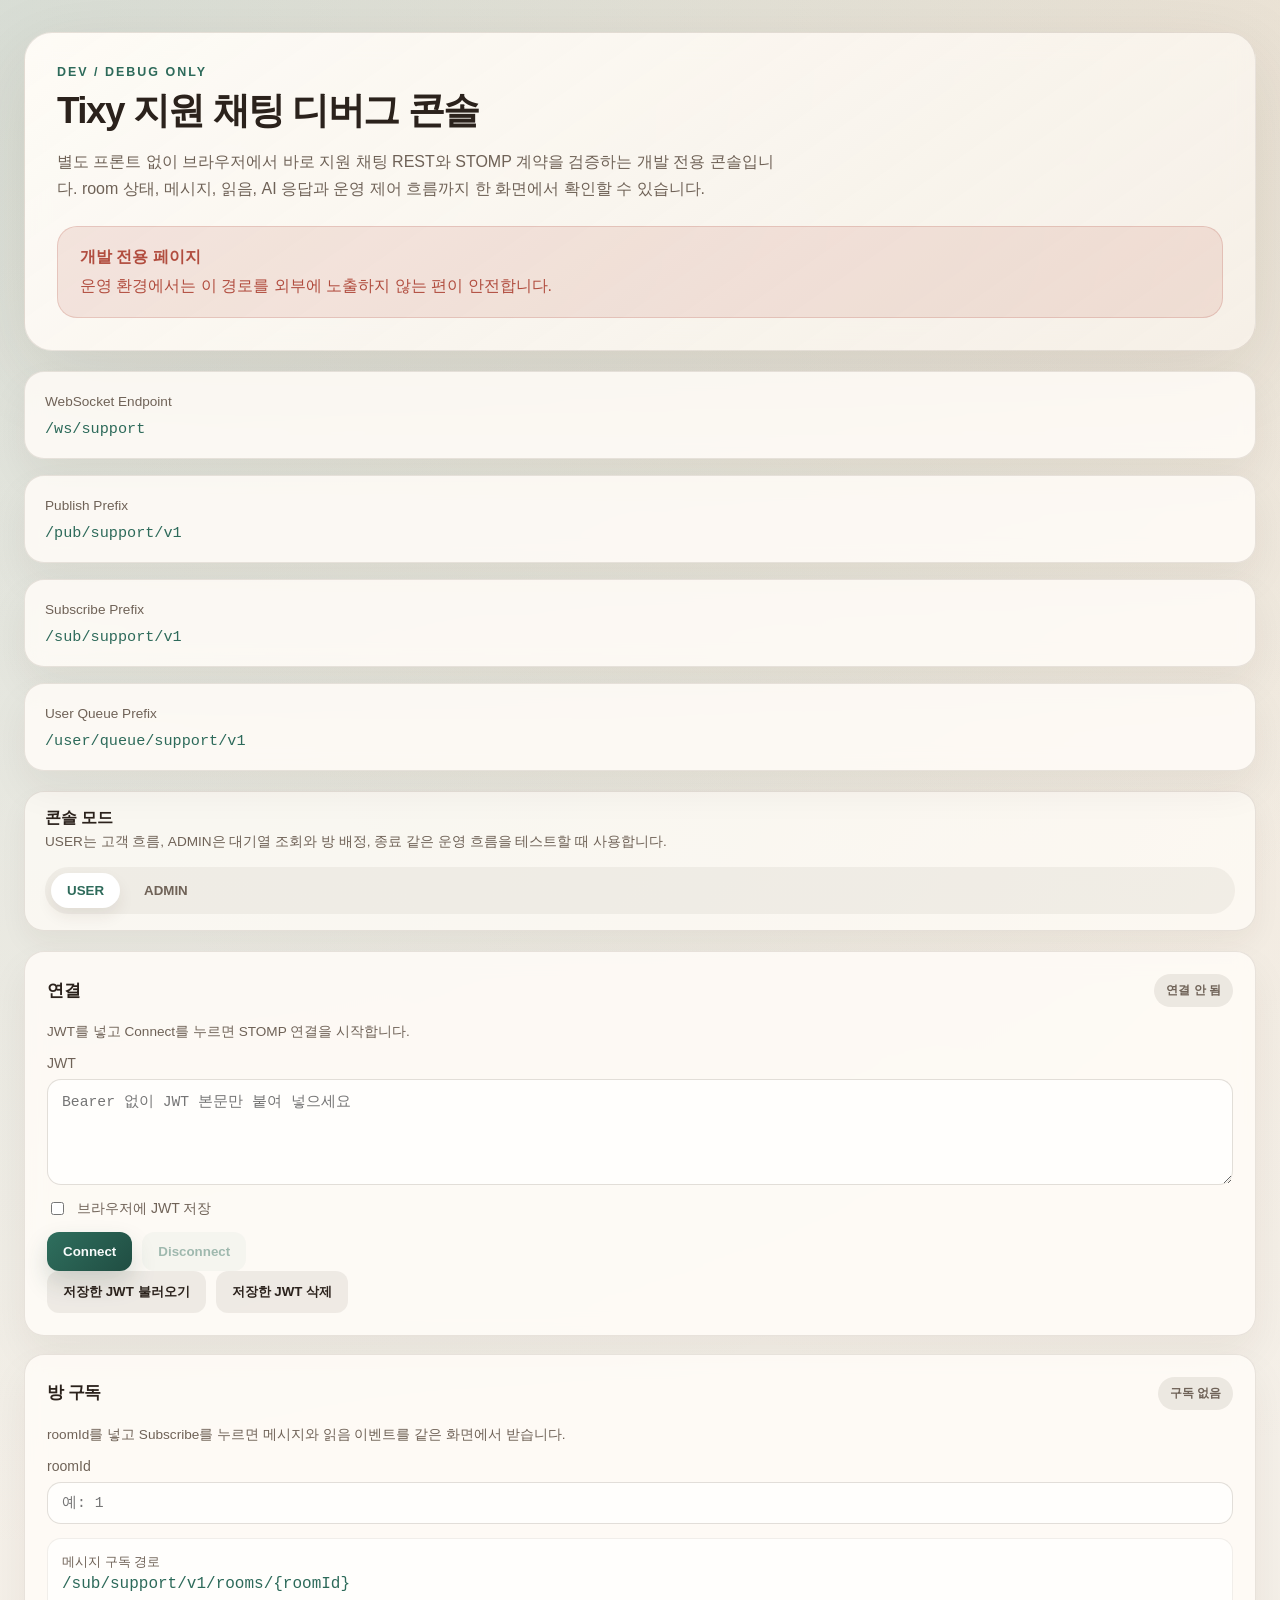
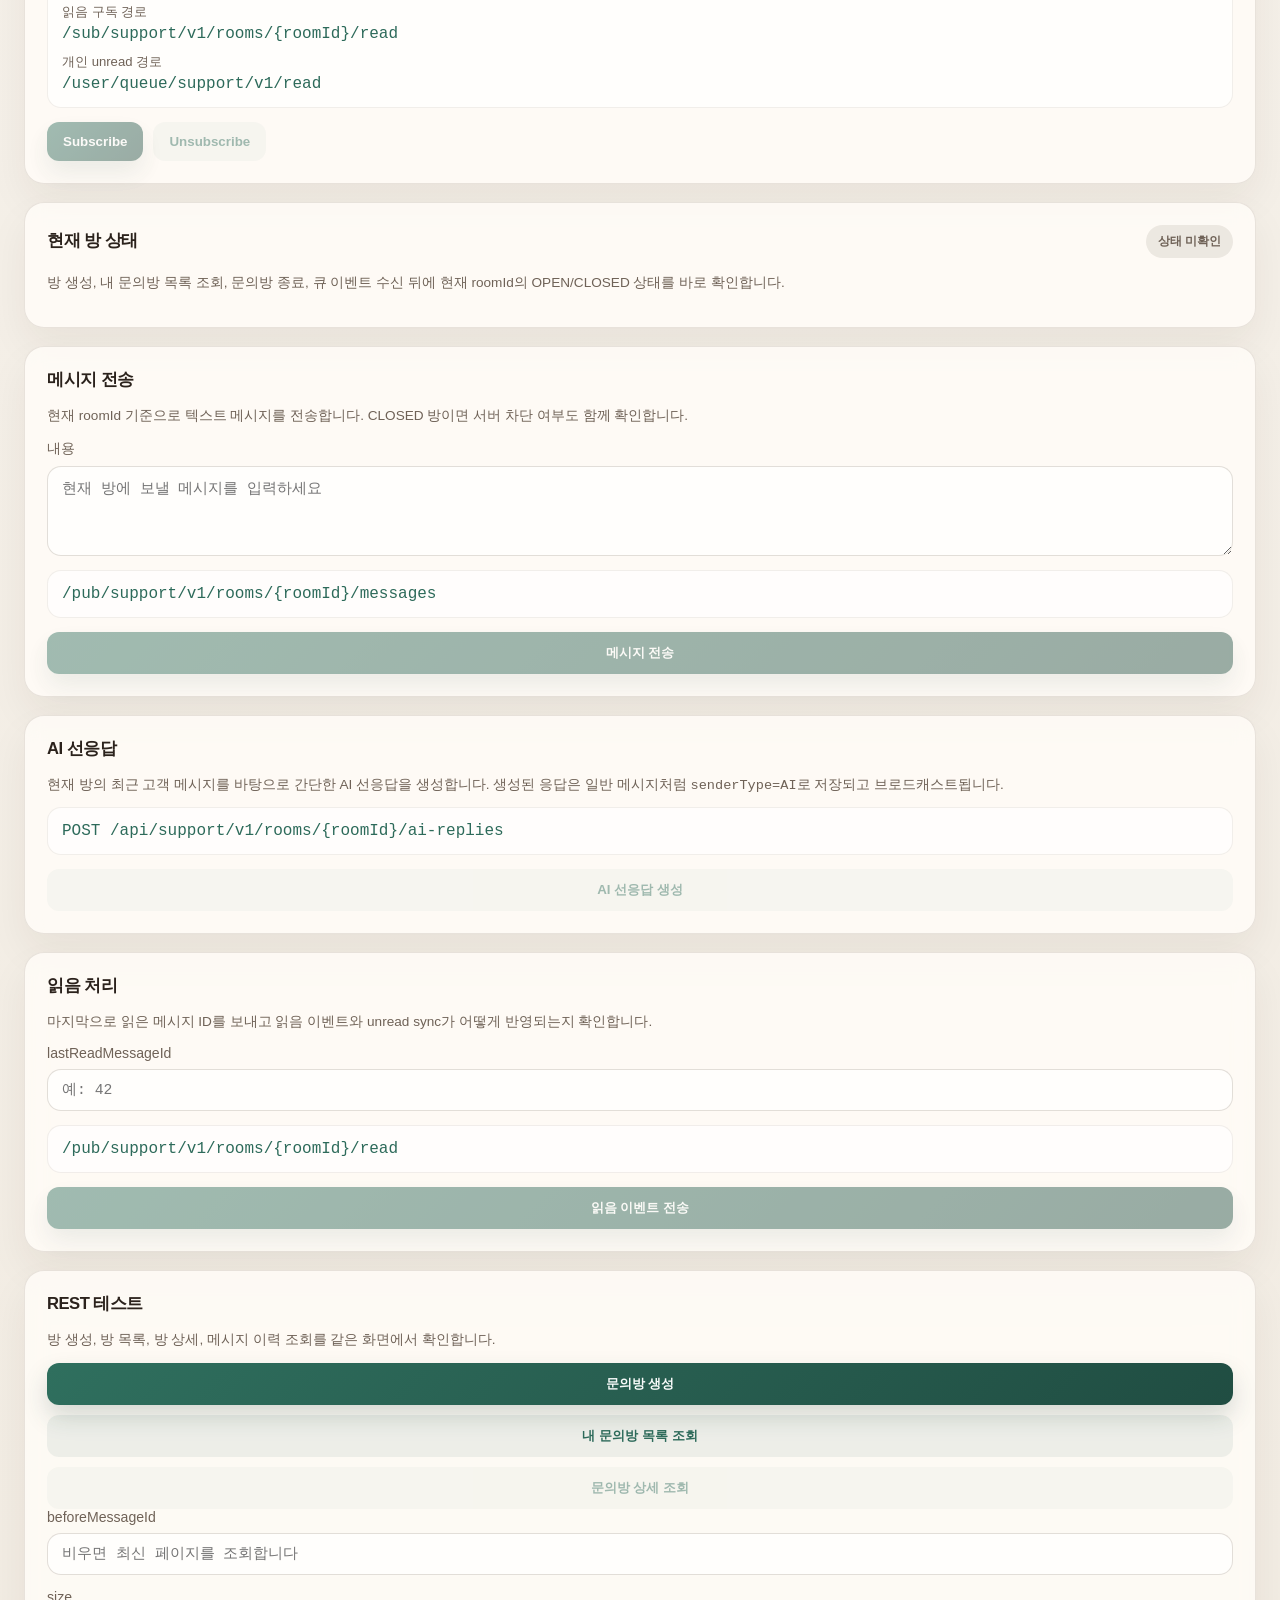
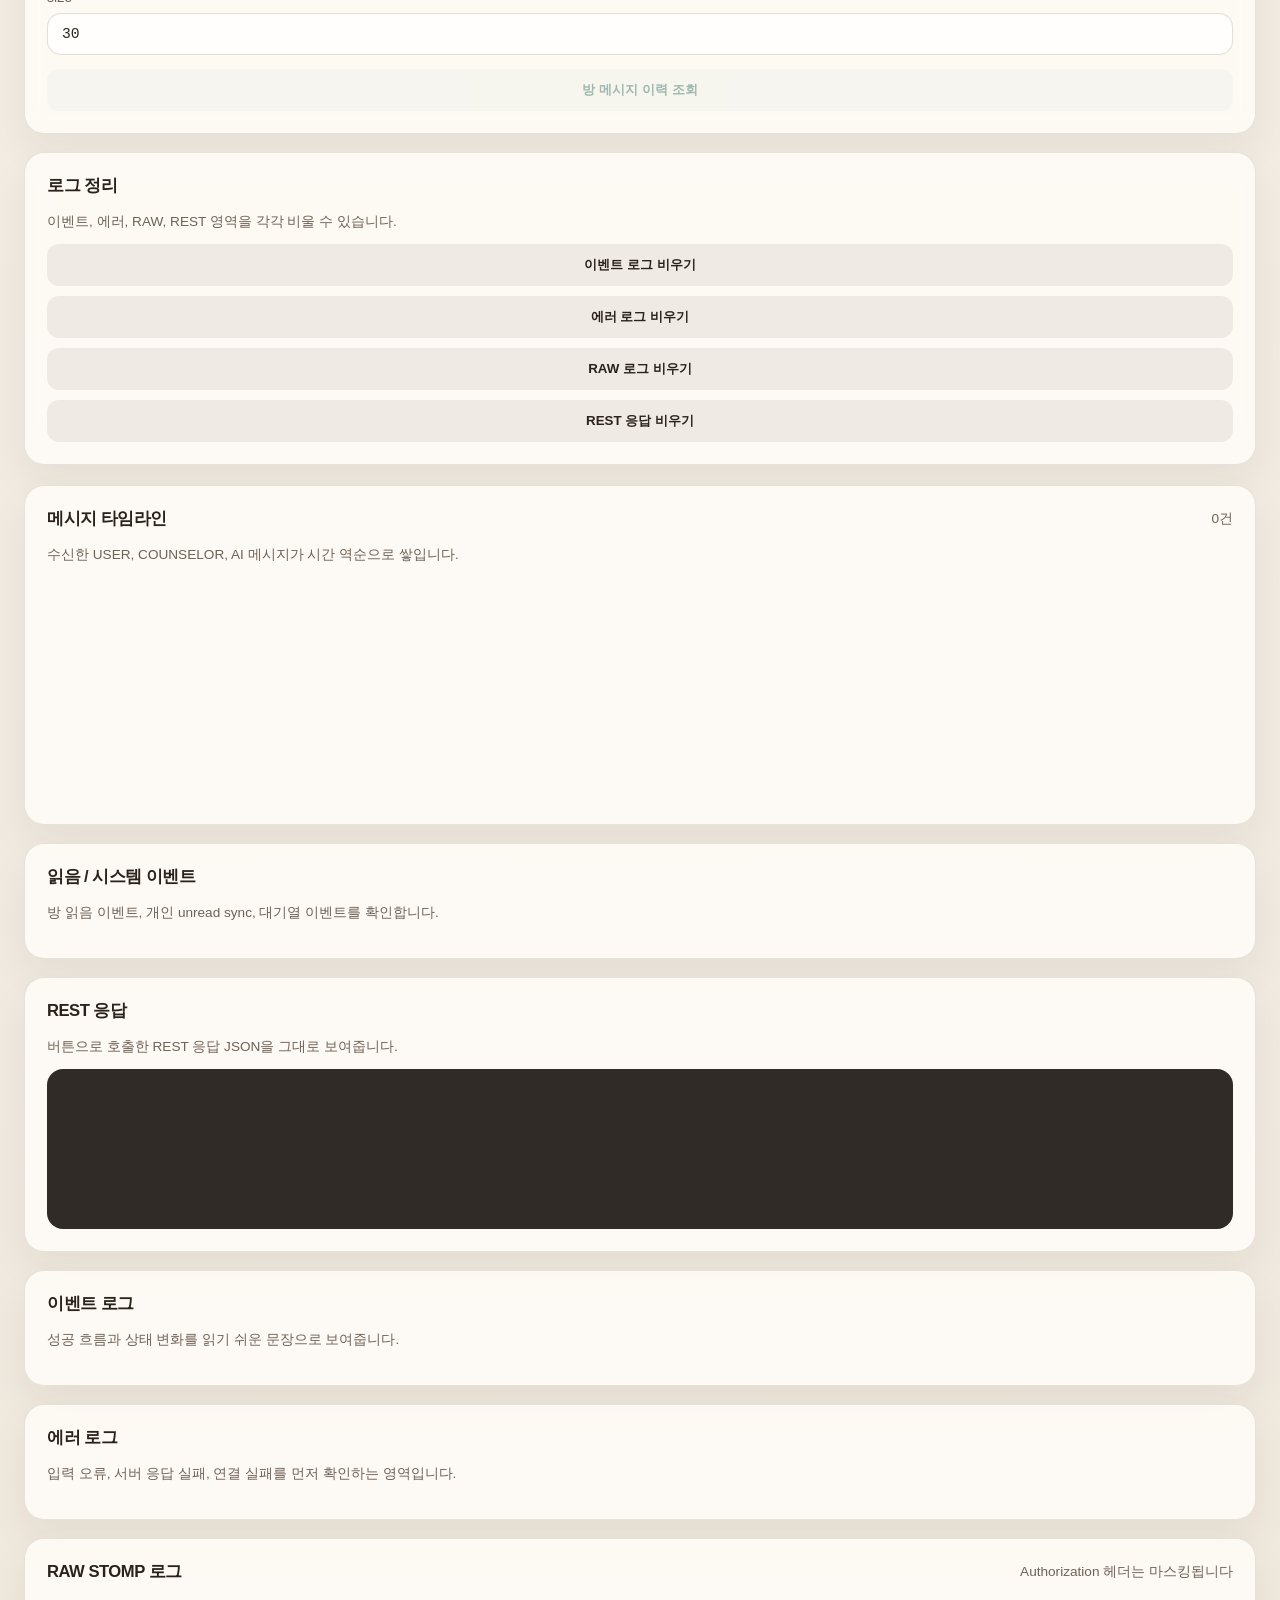
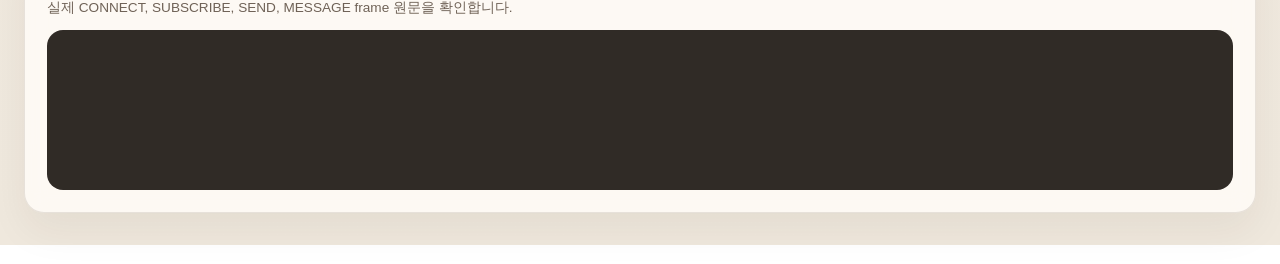
==== src/main/resources/static/debug/support-chat/index.html @ 3d4e3af2 "feat: 문의 채팅 디버그 콘솔 추가(나중에 없앨 것) (#11)" ====
<!DOCTYPE html>
<html lang="ko">
<head>
    <meta charset="UTF-8">
    <meta name="viewport" content="width=device-width, initial-scale=1.0">
    <meta name="color-scheme" content="light only">
    <link rel="icon" href="data:,">
    <title>Tixy 지원 채팅 디버그 콘솔</title>
    <link rel="stylesheet" href="./support-chat.css">
</head>
<body>
<div class="page-shell">
    <header class="hero">
        <div class="hero-copy">
            <p class="eyebrow">DEV / DEBUG ONLY</p>
            <h1>Tixy 지원 채팅 디버그 콘솔</h1>
            <p class="hero-description">
                별도 프론트 없이 브라우저에서 바로 지원 채팅 REST와 STOMP 계약을 검증하는 개발 전용 콘솔입니다.
                room 상태, 메시지, 읽음, AI 응답과 운영 제어 흐름까지 한 화면에서 확인할 수 있습니다.
            </p>
        </div>
        <div class="hero-warning">
            <strong>개발 전용 페이지</strong>
            <span>운영 환경에서는 이 경로를 외부에 노출하지 않는 편이 안전합니다.</span>
        </div>
    </header>

    <section class="contract-grid">
        <article class="contract-card">
            <span class="contract-label">WebSocket Endpoint</span>
            <code id="endpoint-value">/ws/support</code>
        </article>
        <article class="contract-card">
            <span class="contract-label">Publish Prefix</span>
            <code id="publish-prefix-value">/pub/support/v1</code>
        </article>
        <article class="contract-card">
            <span class="contract-label">Subscribe Prefix</span>
            <code id="subscribe-prefix-value">/sub/support/v1</code>
        </article>
        <article class="contract-card">
            <span class="contract-label">User Queue Prefix</span>
            <code id="user-queue-prefix-value">/user/queue/support/v1</code>
        </article>
    </section>

    <section class="mode-switch">
        <div class="mode-copy">
            <strong>콘솔 모드</strong>
            <span class="meta-text">
                USER는 고객 흐름, ADMIN은 대기열 조회와 방 배정, 종료 같은 운영 흐름을 테스트할 때 사용합니다.
            </span>
        </div>
        <div class="mode-toggle" role="tablist" aria-label="debug mode">
            <button class="mode-button is-active" id="user-mode-button" type="button">USER</button>
            <button class="mode-button" id="admin-mode-button" type="button">ADMIN</button>
        </div>
    </section>

    <main class="workspace">
        <aside class="control-rail">
            <section class="panel">
                <div class="panel-header">
                    <h2>연결</h2>
                    <span class="status-chip is-idle" id="connection-status">연결 안 됨</span>
                </div>
                <p class="meta-text">JWT를 넣고 Connect를 누르면 STOMP 연결을 시작합니다.</p>
                <label class="field">
                    <span>JWT</span>
                    <textarea id="jwt-input" rows="5" placeholder="Bearer 없이 JWT 본문만 붙여 넣으세요"></textarea>
                </label>
                <label class="checkbox-row">
                    <input type="checkbox" id="save-jwt-toggle">
                    <span>브라우저에 JWT 저장</span>
                </label>
                <div class="button-row">
                    <button class="button primary" id="connect-button">Connect</button>
                    <button class="button ghost" id="disconnect-button">Disconnect</button>
                </div>
                <div class="button-row">
                    <button class="button subtle" id="load-jwt-button">저장한 JWT 불러오기</button>
                    <button class="button subtle" id="delete-jwt-button">저장한 JWT 삭제</button>
                </div>
            </section>

            <section class="panel">
                <div class="panel-header">
                    <h2>방 구독</h2>
                    <span class="status-chip is-muted" id="subscription-status">구독 없음</span>
                </div>
                <p class="meta-text">roomId를 넣고 Subscribe를 누르면 메시지와 읽음 이벤트를 같은 화면에서 받습니다.</p>
                <label class="field">
                    <span>roomId</span>
                    <input type="number" id="room-id-input" placeholder="예: 1">
                </label>
                <div class="destination-list">
                    <div>
                        <span>메시지 구독 경로</span>
                        <code id="message-destination-preview">/sub/support/v1/rooms/{roomId}</code>
                    </div>
                    <div>
                        <span>읽음 구독 경로</span>
                        <code id="read-destination-preview">/sub/support/v1/rooms/{roomId}/read</code>
                    </div>
                    <div>
                        <span>개인 unread 경로</span>
                        <code>/user/queue/support/v1/read</code>
                    </div>
                </div>
                <div class="button-row">
                    <button class="button primary" id="subscribe-button">Subscribe</button>
                    <button class="button ghost" id="unsubscribe-button">Unsubscribe</button>
                </div>
            </section>

            <section class="panel">
                <div class="panel-header">
                    <h2>현재 방 상태</h2>
                    <span class="status-chip is-muted" id="room-status">상태 미확인</span>
                </div>
                <p class="meta-text" id="room-status-summary">
                    방 생성, 내 문의방 목록 조회, 문의방 종료, 큐 이벤트 수신 뒤에 현재 roomId의 OPEN/CLOSED 상태를 바로 확인합니다.
                </p>
            </section>

            <section class="panel mode-panel" id="admin-mode-panel" hidden>
                <div class="panel-header">
                    <h2>관리자 도구</h2>
                    <span class="status-chip is-muted" id="queue-subscription-status">큐 미구독</span>
                </div>
                <p class="meta-text">ADMIN 토큰으로 대기열 조회, 방 배정, 배정 해제, 재배정, 종료 흐름을 검증합니다.</p>
                <div class="destination-list">
                    <div>
                        <span>큐 구독 경로</span>
                        <code>/sub/support/v1/queue</code>
                    </div>
                </div>
                <label class="field">
                    <span>targetCounselorUserId</span>
                    <input type="number" id="reassign-target-user-id-input" placeholder="예: 2">
                </label>
                <div class="button-stack">
                    <button class="button ghost wide" id="subscribe-queue-button">큐 구독</button>
                    <button class="button ghost wide" id="unsubscribe-queue-button">큐 구독 해제</button>
                    <button class="button subtle wide" id="fetch-queue-rooms-button">대기열 조회</button>
                    <button class="button subtle wide" id="fetch-closed-rooms-button">내 종료 이력 조회</button>
                    <button class="button subtle wide" id="claim-room-button">방 배정</button>
                    <button class="button subtle wide" id="release-room-button">방 배정 해제</button>
                    <button class="button subtle wide" id="reassign-room-button">방 재배정</button>
                    <button class="button subtle wide" id="close-room-button">문의방 종료</button>
                </div>
            </section>

            <section class="panel">
                <div class="panel-header">
                    <h2>메시지 전송</h2>
                </div>
                <p class="meta-text">현재 roomId 기준으로 텍스트 메시지를 전송합니다. CLOSED 방이면 서버 차단 여부도 함께 확인합니다.</p>
                <label class="field">
                    <span>내용</span>
                    <textarea id="message-input" rows="4" placeholder="현재 방에 보낼 메시지를 입력하세요"></textarea>
                </label>
                <code class="destination-preview" id="send-destination-preview">/pub/support/v1/rooms/{roomId}/messages</code>
                <button class="button primary wide" id="send-message-button">메시지 전송</button>
            </section>

            <section class="panel">
                <div class="panel-header">
                    <h2>AI 선응답</h2>
                </div>
                <p class="contract-label">
                    현재 방의 최근 고객 메시지를 바탕으로 간단한 AI 선응답을 생성합니다.
                    생성된 응답은 일반 메시지처럼 <code>senderType=AI</code>로 저장되고 브로드캐스트됩니다.
                </p>
                <code class="destination-preview" id="ai-reply-destination-preview">POST /api/support/v1/rooms/{roomId}/ai-replies</code>
                <button class="button ghost wide" id="create-ai-reply-button">AI 선응답 생성</button>
            </section>

            <section class="panel">
                <div class="panel-header">
                    <h2>읽음 처리</h2>
                </div>
                <p class="meta-text">마지막으로 읽은 메시지 ID를 보내고 읽음 이벤트와 unread sync가 어떻게 반영되는지 확인합니다.</p>
                <label class="field">
                    <span>lastReadMessageId</span>
                    <input type="number" id="last-read-message-id-input" placeholder="예: 42">
                </label>
                <code class="destination-preview" id="read-send-destination-preview">/pub/support/v1/rooms/{roomId}/read</code>
                <button class="button primary wide" id="send-read-button">읽음 이벤트 전송</button>
            </section>

            <section class="panel">
                <div class="panel-header">
                    <h2>REST 테스트</h2>
                </div>
                <p class="meta-text">방 생성, 방 목록, 방 상세, 메시지 이력 조회를 같은 화면에서 확인합니다.</p>
                <div class="button-stack">
                    <button class="button primary wide" id="create-room-button">문의방 생성</button>
                    <button class="button ghost wide" id="fetch-my-rooms-button">내 문의방 목록 조회</button>
                    <button class="button ghost wide" id="fetch-room-detail-button">문의방 상세 조회</button>
                </div>
                <label class="field">
                    <span>beforeMessageId</span>
                    <input type="number" id="before-message-id-input" placeholder="비우면 최신 페이지를 조회합니다">
                </label>
                <label class="field">
                    <span>size</span>
                    <input type="number" id="message-size-input" value="30" min="1" max="100">
                </label>
                <div class="button-stack">
                    <button class="button ghost wide" id="fetch-room-messages-button">방 메시지 이력 조회</button>
                </div>
            </section>

            <section class="panel">
                <div class="panel-header">
                    <h2>로그 정리</h2>
                </div>
                <p class="meta-text">이벤트, 에러, RAW, REST 영역을 각각 비울 수 있습니다.</p>
                <div class="button-stack">
                    <button class="button subtle wide" id="clear-friendly-logs-button">이벤트 로그 비우기</button>
                    <button class="button subtle wide" id="clear-error-logs-button">에러 로그 비우기</button>
                    <button class="button subtle wide" id="clear-raw-logs-button">RAW 로그 비우기</button>
                    <button class="button subtle wide" id="clear-rest-output-button">REST 응답 비우기</button>
                </div>
            </section>
        </aside>

        <section class="log-board">
            <div class="panel tall">
                <div class="panel-header">
                    <h2>메시지 타임라인</h2>
                    <span class="meta-text" id="message-count">0건</span>
                </div>
                <p class="meta-text">수신한 USER, COUNSELOR, AI 메시지가 시간 역순으로 쌓입니다.</p>
                <div class="timeline" id="message-timeline"></div>
            </div>

            <div class="split-row">
                <div class="panel">
                    <div class="panel-header">
                        <h2>읽음 / 시스템 이벤트</h2>
                    </div>
                    <p class="meta-text">방 읽음 이벤트, 개인 unread sync, 대기열 이벤트를 확인합니다.</p>
                    <div class="event-list" id="read-event-list"></div>
                </div>

                <div class="panel">
                    <div class="panel-header">
                        <h2>REST 응답</h2>
                    </div>
                    <p class="meta-text">버튼으로 호출한 REST 응답 JSON을 그대로 보여줍니다.</p>
                    <pre class="code-block" id="rest-output"></pre>
                </div>
            </div>

            <div class="split-row">
                <div class="panel">
                    <div class="panel-header">
                        <h2>이벤트 로그</h2>
                    </div>
                    <p class="meta-text">성공 흐름과 상태 변화를 읽기 쉬운 문장으로 보여줍니다.</p>
                    <div class="event-list" id="friendly-log-list"></div>
                </div>

                <div class="panel">
                    <div class="panel-header">
                        <h2>에러 로그</h2>
                    </div>
                    <p class="meta-text">입력 오류, 서버 응답 실패, 연결 실패를 먼저 확인하는 영역입니다.</p>
                    <div class="event-list error-list" id="error-log-list"></div>
                </div>
            </div>

            <div class="panel raw-panel">
                <div class="panel-header">
                    <h2>RAW STOMP 로그</h2>
                    <span class="meta-text">Authorization 헤더는 마스킹됩니다</span>
                </div>
                <p class="meta-text">실제 CONNECT, SUBSCRIBE, SEND, MESSAGE frame 원문을 확인합니다.</p>
                <pre class="code-block" id="raw-log-output"></pre>
            </div>
        </section>
    </main>
</div>

<script src="./support-chat.js"></script>
</body>
</html>
---- src/main/resources/static/debug/support-chat/support-chat.css ----
:root {
    --bg: #f4f1eb;
    --bg-accent: #ebe5db;
    --surface: rgba(255, 252, 247, 0.86);
    --surface-strong: rgba(255, 252, 247, 0.96);
    --line: rgba(77, 55, 35, 0.12);
    --text: #2b221c;
    --text-muted: #6f6257;
    --primary: #2d6a5a;
    --primary-soft: rgba(45, 106, 90, 0.12);
    --danger: #b14d3f;
    --danger-soft: rgba(177, 77, 63, 0.12);
    --warning: #b17928;
    --shadow: 0 24px 80px rgba(57, 39, 24, 0.10);
    --radius-xl: 28px;
    --radius-lg: 20px;
    --radius-md: 14px;
    --font-body: "Segoe UI", "Noto Sans KR", sans-serif;
    --font-code: "Consolas", "SFMono-Regular", monospace;
}

* {
    box-sizing: border-box;
}

body {
    margin: 0;
    min-height: 100vh;
    font-family: var(--font-body);
    color: var(--text);
    background:
            radial-gradient(circle at top left, rgba(45, 106, 90, 0.15), transparent 30%),
            radial-gradient(circle at top right, rgba(191, 144, 87, 0.14), transparent 28%),
            linear-gradient(180deg, #f7f3ed 0%, #efe8dd 100%);
}

code,
pre,
textarea,
input {
    font-family: var(--font-code);
}

.page-shell {
    width: min(1680px, calc(100% - 48px));
    margin: 32px auto;
}

.hero {
    display: flex;
    justify-content: space-between;
    gap: 24px;
    padding: 32px;
    border: 1px solid var(--line);
    border-radius: var(--radius-xl);
    background: linear-gradient(145deg, rgba(255, 252, 247, 0.96), rgba(248, 242, 234, 0.84));
    box-shadow: var(--shadow);
    backdrop-filter: blur(12px);
}

.hero-copy h1 {
    margin: 8px 0 12px;
    font-size: 2.3rem;
    letter-spacing: -0.04em;
}

.eyebrow {
    margin: 0;
    color: var(--primary);
    font-size: 0.78rem;
    font-weight: 700;
    letter-spacing: 0.16em;
}

.hero-description {
    margin: 0;
    max-width: 720px;
    color: var(--text-muted);
    line-height: 1.7;
}

.hero-warning {
    display: flex;
    flex-direction: column;
    justify-content: center;
    gap: 8px;
    min-width: 260px;
    padding: 20px 22px;
    border-radius: var(--radius-lg);
    border: 1px solid rgba(177, 77, 63, 0.2);
    background: var(--danger-soft);
    color: var(--danger);
}

.contract-grid {
    display: grid;
    grid-template-columns: repeat(4, minmax(0, 1fr));
    gap: 16px;
    margin-top: 20px;
}

.mode-switch {
    display: flex;
    justify-content: space-between;
    align-items: center;
    gap: 16px;
    margin-top: 20px;
    padding: 16px 20px;
    border: 1px solid var(--line);
    border-radius: var(--radius-lg);
    background: rgba(255, 252, 247, 0.74);
    box-shadow: 0 12px 28px rgba(58, 40, 24, 0.05);
}

.mode-copy {
    display: flex;
    flex-direction: column;
    gap: 4px;
}

.mode-toggle {
    display: inline-flex;
    gap: 8px;
    padding: 6px;
    border-radius: 999px;
    background: rgba(111, 98, 87, 0.08);
}

.mode-button {
    border: 0;
    border-radius: 999px;
    padding: 10px 16px;
    background: transparent;
    color: var(--text-muted);
    font-weight: 700;
    cursor: pointer;
}

.mode-button.is-active {
    background: #ffffff;
    color: var(--primary);
    box-shadow: 0 8px 16px rgba(58, 40, 24, 0.08);
}

.mode-panel[hidden] {
    display: none;
}

.contract-card,
.panel {
    border: 1px solid var(--line);
    background: var(--surface);
    border-radius: var(--radius-lg);
    box-shadow: 0 18px 40px rgba(58, 40, 24, 0.06);
    backdrop-filter: blur(10px);
}

.contract-card {
    padding: 20px;
}

.contract-card code {
    display: block;
    margin-top: 10px;
    font-size: 0.95rem;
    color: var(--primary);
    word-break: break-all;
}

.contract-label,
.meta-text {
    color: var(--text-muted);
    font-size: 0.85rem;
}

.workspace {
    display: grid;
    grid-template-columns: 410px minmax(0, 1fr);
    gap: 20px;
    margin-top: 20px;
}

.control-rail,
.log-board {
    display: flex;
    flex-direction: column;
    gap: 18px;
}

.panel {
    padding: 22px;
}

.panel.tall {
    min-height: 340px;
}

.raw-panel {
    min-height: 260px;
}

.panel-header {
    display: flex;
    justify-content: space-between;
    align-items: center;
    gap: 12px;
    margin-bottom: 16px;
}

.panel-header h2 {
    margin: 0;
    font-size: 1.04rem;
    letter-spacing: -0.03em;
}

.status-chip {
    padding: 8px 12px;
    border-radius: 999px;
    font-size: 0.78rem;
    font-weight: 700;
}

.status-chip.is-idle,
.status-chip.is-muted {
    color: var(--text-muted);
    background: rgba(111, 98, 87, 0.12);
}

.status-chip.is-connected {
    color: var(--primary);
    background: var(--primary-soft);
}

.status-chip.is-pending,
.status-chip.is-connecting {
    color: var(--warning);
    background: rgba(177, 121, 40, 0.12);
}

.status-chip.is-closed {
    color: var(--danger);
    background: var(--danger-soft);
}

.status-chip.is-active {
    color: var(--warning);
    background: rgba(177, 121, 40, 0.12);
}

.field {
    display: flex;
    flex-direction: column;
    gap: 8px;
    margin-bottom: 14px;
}

.field span {
    font-size: 0.88rem;
    color: var(--text-muted);
}

textarea,
input {
    width: 100%;
    border: 1px solid rgba(77, 55, 35, 0.16);
    border-radius: var(--radius-md);
    padding: 12px 14px;
    background: rgba(255, 255, 255, 0.7);
    color: var(--text);
    font-size: 0.92rem;
}

textarea:focus,
input:focus {
    outline: none;
    border-color: rgba(45, 106, 90, 0.45);
    box-shadow: 0 0 0 4px rgba(45, 106, 90, 0.12);
}

.button-row,
.button-stack {
    display: flex;
    gap: 10px;
}

.button-stack {
    flex-direction: column;
}

.button {
    border: 0;
    border-radius: 12px;
    padding: 12px 16px;
    font-weight: 700;
    cursor: pointer;
    transition: transform 0.18s ease, box-shadow 0.18s ease, opacity 0.18s ease;
}

.button:hover {
    transform: translateY(-1px);
}

.button:disabled {
    cursor: not-allowed;
    opacity: 0.45;
    transform: none;
}

.button.primary {
    color: #f8fbfa;
    background: linear-gradient(135deg, #2f6f5e, #204d42);
    box-shadow: 0 12px 24px rgba(31, 72, 61, 0.18);
}

.button.ghost {
    color: var(--primary);
    background: rgba(45, 106, 90, 0.08);
}

.button.subtle {
    color: var(--text);
    background: rgba(111, 98, 87, 0.10);
}

.button.wide {
    width: 100%;
}

.checkbox-row {
    display: flex;
    align-items: center;
    gap: 10px;
    margin-bottom: 14px;
    color: var(--text-muted);
    font-size: 0.88rem;
}

.checkbox-row input {
    width: auto;
}

.destination-list,
.destination-preview {
    display: block;
    margin-bottom: 14px;
    padding: 14px;
    border-radius: 14px;
    background: rgba(255, 255, 255, 0.62);
    border: 1px solid rgba(77, 55, 35, 0.08);
}

.destination-list > div {
    display: flex;
    flex-direction: column;
    gap: 4px;
}

.destination-list > div + div {
    margin-top: 10px;
}

.destination-list span {
    color: var(--text-muted);
    font-size: 0.82rem;
}

.destination-preview,
.destination-list code {
    color: var(--primary);
    word-break: break-all;
}

.split-row {
    display: grid;
    grid-template-columns: repeat(2, minmax(0, 1fr));
    gap: 18px;
}

.timeline,
.event-list {
    display: flex;
    flex-direction: column;
    gap: 12px;
    max-height: 320px;
    overflow: auto;
    padding-right: 6px;
}

.timeline-item,
.event-item {
    padding: 14px 16px;
    border-radius: 16px;
    background: var(--surface-strong);
    border: 1px solid rgba(77, 55, 35, 0.10);
}

.timeline-item.ai {
    background: rgba(91, 82, 171, 0.08);
}

.timeline-item .meta,
.event-item .meta {
    display: flex;
    gap: 10px;
    flex-wrap: wrap;
    margin-bottom: 8px;
    color: var(--text-muted);
    font-size: 0.78rem;
}

.timeline-item .content,
.event-item .content {
    white-space: pre-wrap;
    line-height: 1.65;
}

.event-item.error {
    border-color: rgba(177, 77, 63, 0.22);
    background: rgba(177, 77, 63, 0.08);
}

.code-block {
    margin: 0;
    min-height: 160px;
    max-height: 300px;
    overflow: auto;
    padding: 16px;
    border-radius: 16px;
    background: rgba(36, 30, 26, 0.94);
    color: #f2ede6;
    line-height: 1.6;
    font-size: 0.85rem;
}

@media (max-width: 1280px) {
    .contract-grid,
    .workspace,
    .split-row {
        grid-template-columns: 1fr;
    }

    .hero {
        flex-direction: column;
    }

    .mode-switch {
        flex-direction: column;
        align-items: stretch;
    }
}
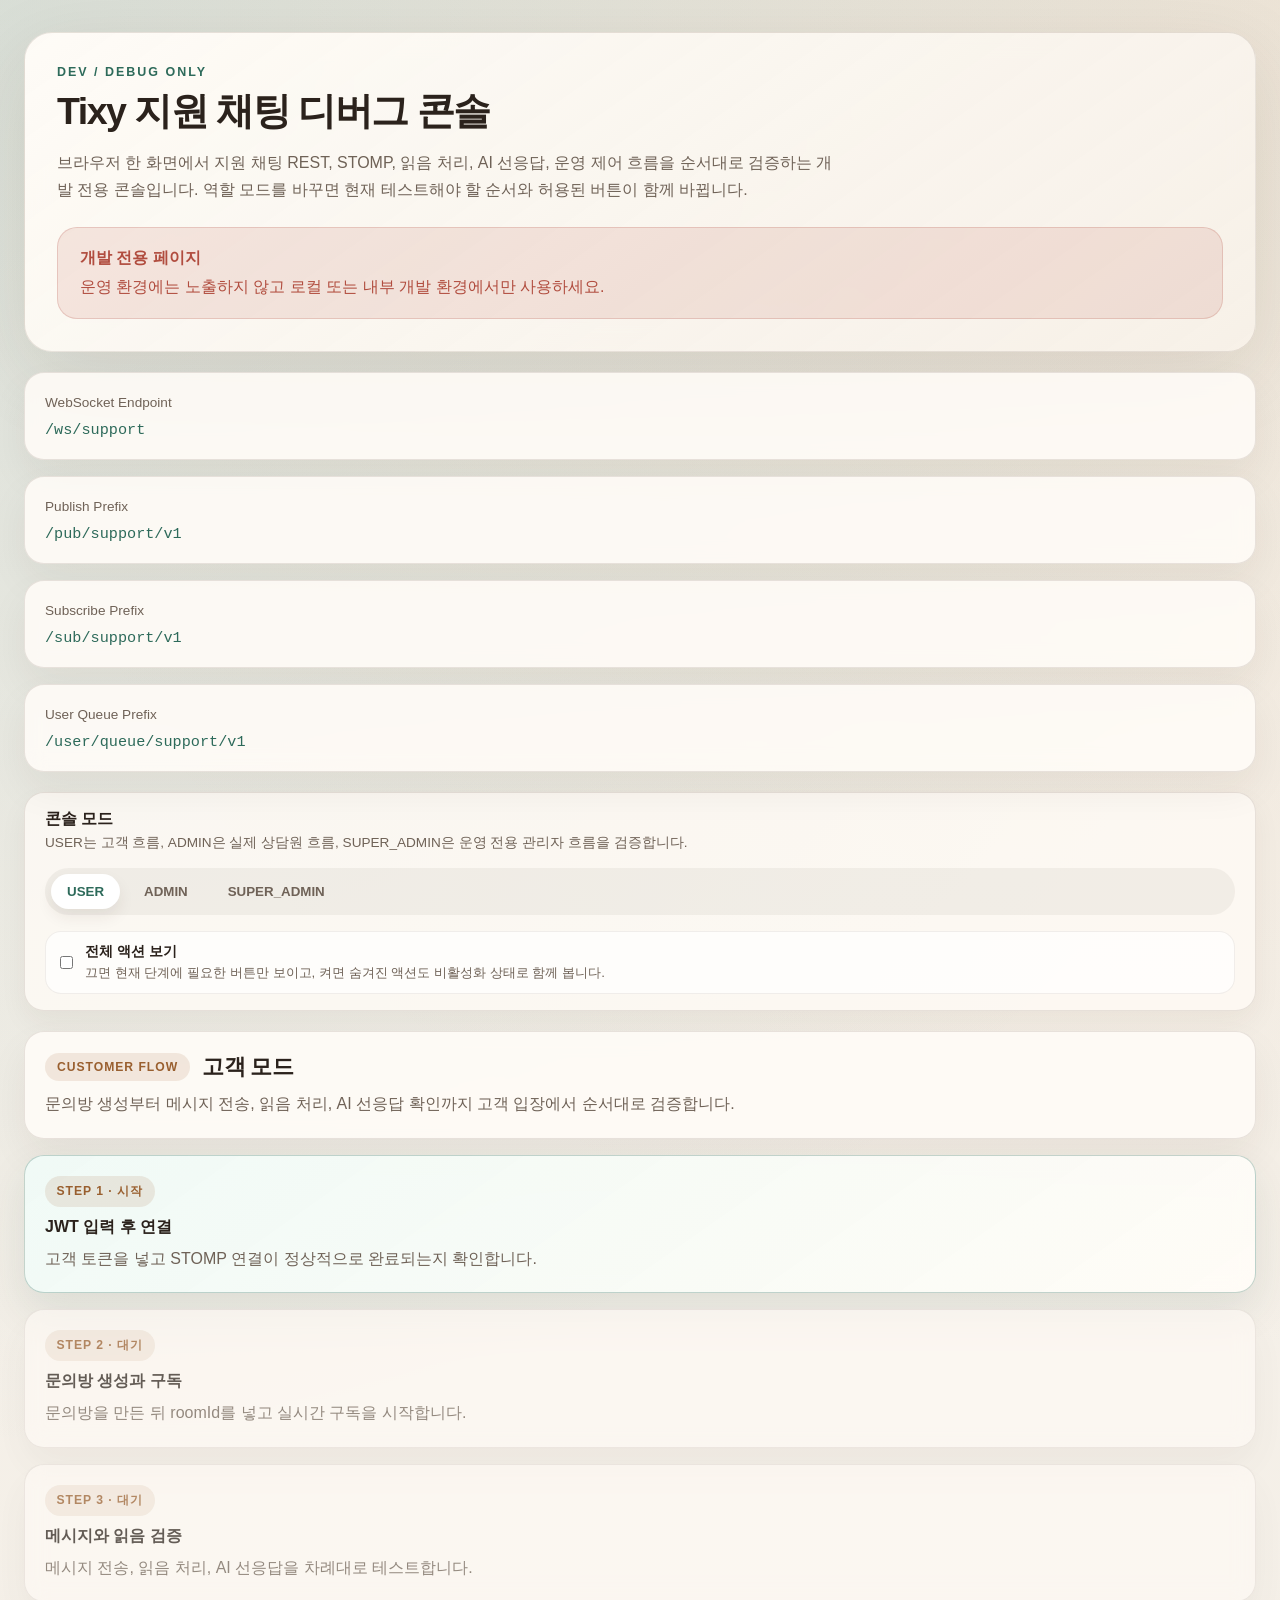
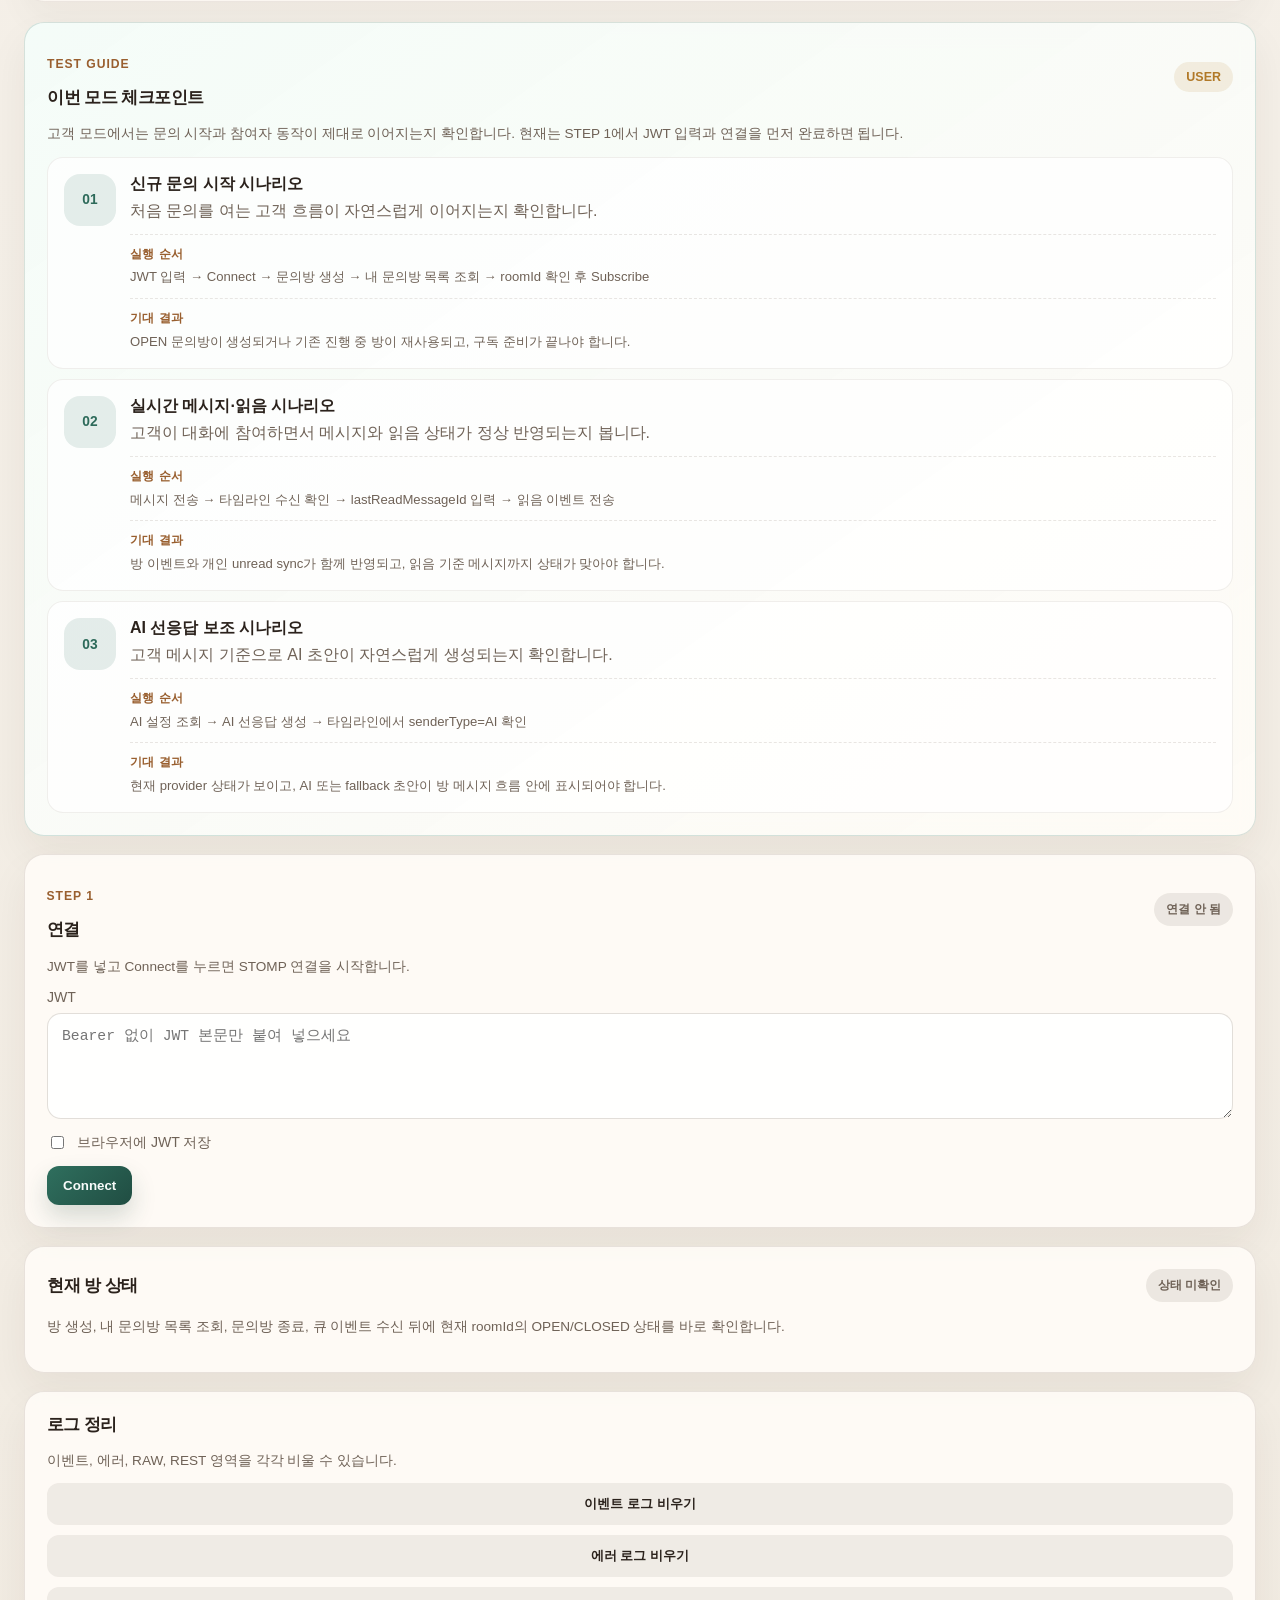
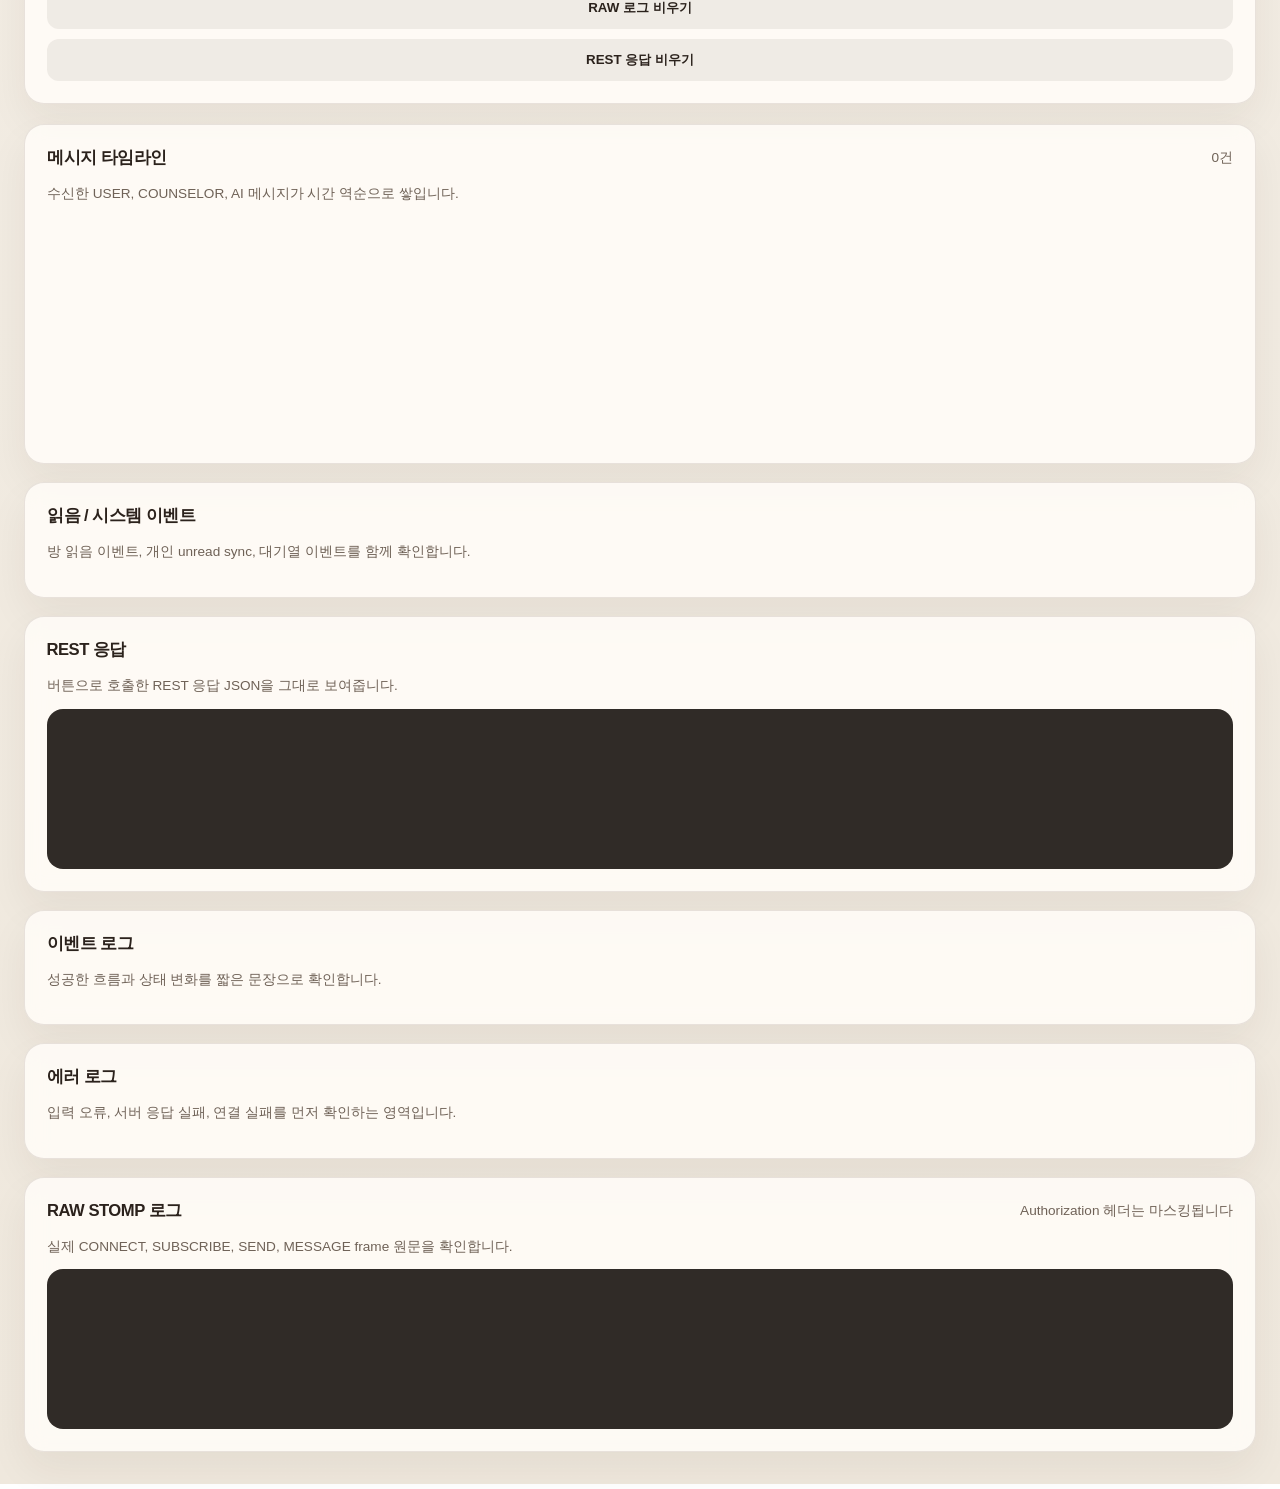
==== commit 6dc6d43f: "[CHAT] 문의 채팅 운영 흐름 및 실시간 이벤트 구조 정리 (#13) * feat: support websocket 이벤트 브로드캐스트 구조 추가  * fix: support " ====
--- a/src/main/resources/static/debug/support-chat/index.html
+++ b/src/main/resources/static/debug/support-chat/index.html
@@ -15,13 +15,13 @@
             <p class="eyebrow">DEV / DEBUG ONLY</p>
             <h1>Tixy 지원 채팅 디버그 콘솔</h1>
             <p class="hero-description">
-                별도 프론트 없이 브라우저에서 바로 지원 채팅 REST와 STOMP 계약을 검증하는 개발 전용 콘솔입니다.
-                room 상태, 메시지, 읽음, AI 응답과 운영 제어 흐름까지 한 화면에서 확인할 수 있습니다.
+                브라우저 한 화면에서 지원 채팅 REST, STOMP, 읽음 처리, AI 선응답, 운영 제어 흐름을 순서대로 검증하는
+                개발 전용 콘솔입니다. 역할 모드를 바꾸면 현재 테스트해야 할 순서와 허용된 버튼이 함께 바뀝니다.
             </p>
         </div>
         <div class="hero-warning">
             <strong>개발 전용 페이지</strong>
-            <span>운영 환경에서는 이 경로를 외부에 노출하지 않는 편이 안전합니다.</span>
+            <span>운영 환경에는 노출하지 않고 로컬 또는 내부 개발 환경에서만 사용하세요.</span>
         </div>
     </header>
 
@@ -48,20 +48,67 @@
         <div class="mode-copy">
             <strong>콘솔 모드</strong>
             <span class="meta-text">
-                USER는 고객 흐름, ADMIN은 대기열 조회와 방 배정, 종료 같은 운영 흐름을 테스트할 때 사용합니다.
+                USER는 고객 흐름, ADMIN은 실제 상담원 흐름, SUPER_ADMIN은 운영 전용 관리자 흐름을 검증합니다.
             </span>
         </div>
         <div class="mode-toggle" role="tablist" aria-label="debug mode">
             <button class="mode-button is-active" id="user-mode-button" type="button">USER</button>
             <button class="mode-button" id="admin-mode-button" type="button">ADMIN</button>
+            <button class="mode-button" id="super-admin-mode-button" type="button">SUPER_ADMIN</button>
+        </div>
+    </section>
+
+    <section class="mode-overview">
+        <article class="mode-overview-card">
+            <div class="mode-overview-header">
+                <span class="mode-badge" id="mode-badge">CUSTOMER FLOW</span>
+                <h2 id="mode-title">고객 모드</h2>
+            </div>
+            <p class="mode-description" id="mode-description">
+                문의방 생성부터 메시지 전송, 읽음 처리, AI 선응답 확인까지 고객 입장에서 순서대로 검증합니다.
+            </p>
+        </article>
+        <div class="mode-step-grid">
+            <article class="mode-step-card">
+                <span class="mode-step-label" id="mode-step-1-label">STEP 1</span>
+                <strong id="mode-step-1-title">JWT 입력 후 연결</strong>
+                <p id="mode-step-1-description">토큰을 입력하고 STOMP 연결이 정상적으로 완료되는지 확인합니다.</p>
+            </article>
+            <article class="mode-step-card">
+                <span class="mode-step-label" id="mode-step-2-label">STEP 2</span>
+                <strong id="mode-step-2-title">방 선택과 구독</strong>
+                <p id="mode-step-2-description">roomId를 잡고 실시간 메시지/읽음 이벤트 구독을 준비합니다.</p>
+            </article>
+            <article class="mode-step-card">
+                <span class="mode-step-label" id="mode-step-3-label">STEP 3</span>
+                <strong id="mode-step-3-title">핵심 액션 실행</strong>
+                <p id="mode-step-3-description">현재 역할에서 허용된 버튼만 눌러 응답과 상태 변화를 확인합니다.</p>
+            </article>
         </div>
     </section>
 
     <main class="workspace">
         <aside class="control-rail">
-            <section class="panel">
-                <div class="panel-header">
-                    <h2>연결</h2>
+            <section class="panel guide-panel">
+                <div class="panel-header">
+                    <div>
+                        <p class="panel-kicker">TEST GUIDE</p>
+                        <h2>이번 모드 체크포인트</h2>
+                    </div>
+                    <span class="status-chip is-active" id="mode-role-chip">USER</span>
+                </div>
+                <p class="meta-text" id="mode-guide-summary">
+                    현재 모드에서 먼저 확인할 API와 STOMP 흐름을 순서대로 안내합니다.
+                </p>
+                <div class="guide-list" id="mode-guide-list"></div>
+            </section>
+
+            <section class="panel">
+                <div class="panel-header">
+                    <div>
+                        <p class="panel-kicker">STEP 1</p>
+                        <h2>연결</h2>
+                    </div>
                     <span class="status-chip is-idle" id="connection-status">연결 안 됨</span>
                 </div>
                 <p class="meta-text">JWT를 넣고 Connect를 누르면 STOMP 연결을 시작합니다.</p>
@@ -85,7 +132,10 @@
 
             <section class="panel">
                 <div class="panel-header">
-                    <h2>방 구독</h2>
+                    <div>
+                        <p class="panel-kicker">STEP 2</p>
+                        <h2>방 구독</h2>
+                    </div>
                     <span class="status-chip is-muted" id="subscription-status">구독 없음</span>
                 </div>
                 <p class="meta-text">roomId를 넣고 Subscribe를 누르면 메시지와 읽음 이벤트를 같은 화면에서 받습니다.</p>
@@ -125,10 +175,13 @@
 
             <section class="panel mode-panel" id="admin-mode-panel" hidden>
                 <div class="panel-header">
-                    <h2>관리자 도구</h2>
+                    <div>
+                        <p class="panel-kicker">STEP 3A</p>
+                        <h2>운영 전용 제어</h2>
+                    </div>
                     <span class="status-chip is-muted" id="queue-subscription-status">큐 미구독</span>
                 </div>
-                <p class="meta-text">ADMIN 토큰으로 대기열 조회, 방 배정, 배정 해제, 재배정, 종료 흐름을 검증합니다.</p>
+                <p class="meta-text" id="admin-panel-description">운영자 모드에서는 대기열 조회와 방 배정, 재배정, 종료 흐름을 검증합니다.</p>
                 <div class="destination-list">
                     <div>
                         <span>큐 구독 경로</span>
@@ -144,8 +197,10 @@
                     <button class="button ghost wide" id="unsubscribe-queue-button">큐 구독 해제</button>
                     <button class="button subtle wide" id="fetch-queue-rooms-button">대기열 조회</button>
                     <button class="button subtle wide" id="fetch-closed-rooms-button">내 종료 이력 조회</button>
+                    <button class="button subtle wide" id="fetch-stale-rooms-button">장기 미응답 방 조회</button>
                     <button class="button subtle wide" id="claim-room-button">방 배정</button>
                     <button class="button subtle wide" id="release-room-button">방 배정 해제</button>
+                    <button class="button subtle wide" id="solve-room-button">해결 처리</button>
                     <button class="button subtle wide" id="reassign-room-button">방 재배정</button>
                     <button class="button subtle wide" id="close-room-button">문의방 종료</button>
                 </div>
@@ -153,9 +208,13 @@
 
             <section class="panel">
                 <div class="panel-header">
-                    <h2>메시지 전송</h2>
-                </div>
-                <p class="meta-text">현재 roomId 기준으로 텍스트 메시지를 전송합니다. CLOSED 방이면 서버 차단 여부도 함께 확인합니다.</p>
+                    <div>
+                        <p class="panel-kicker">STEP 3B</p>
+                        <h2>메시지 전송</h2>
+                    </div>
+                </div>
+                <p class="meta-text">현재 roomId 기준으로 텍스트 메시지를 전송합니다. CLOSED 방이면 서버 차단 여부까지 함께 확인합니다.</p>
+                <p class="panel-note" id="message-mode-hint">현재 역할에서 허용된 경우에만 메시지 전송을 테스트할 수 있습니다.</p>
                 <label class="field">
                     <span>내용</span>
                     <textarea id="message-input" rows="4" placeholder="현재 방에 보낼 메시지를 입력하세요"></textarea>
@@ -166,21 +225,38 @@
 
             <section class="panel">
                 <div class="panel-header">
-                    <h2>AI 선응답</h2>
+                    <div>
+                        <p class="panel-kicker">STEP 3C</p>
+                        <h2>AI 선응답</h2>
+                    </div>
                 </div>
                 <p class="contract-label">
                     현재 방의 최근 고객 메시지를 바탕으로 간단한 AI 선응답을 생성합니다.
                     생성된 응답은 일반 메시지처럼 <code>senderType=AI</code>로 저장되고 브로드캐스트됩니다.
                 </p>
+                <p class="panel-note" id="ai-mode-hint">SUPER_ADMIN 모드에서는 운영 전용 정책 때문에 AI 초안 생성이 비활성화됩니다.</p>
+                <div class="ai-provider-card">
+                    <div class="ai-provider-header">
+                        <strong>AI Provider 상태</strong>
+                        <span class="status-chip is-muted" id="ai-provider-status">미확인</span>
+                    </div>
+                    <p class="meta-text" id="ai-provider-summary">현재 AI mode / provider / 모델 정보를 아직 조회하지 않았습니다.</p>
+                    <code class="destination-preview" id="ai-config-destination-preview">GET /api/support/v1/ai/config</code>
+                    <button class="button subtle wide" id="fetch-ai-config-button">AI 설정 조회</button>
+                </div>
                 <code class="destination-preview" id="ai-reply-destination-preview">POST /api/support/v1/rooms/{roomId}/ai-replies</code>
                 <button class="button ghost wide" id="create-ai-reply-button">AI 선응답 생성</button>
             </section>
 
             <section class="panel">
                 <div class="panel-header">
-                    <h2>읽음 처리</h2>
+                    <div>
+                        <p class="panel-kicker">STEP 3D</p>
+                        <h2>읽음 처리</h2>
+                    </div>
                 </div>
                 <p class="meta-text">마지막으로 읽은 메시지 ID를 보내고 읽음 이벤트와 unread sync가 어떻게 반영되는지 확인합니다.</p>
+                <p class="panel-note" id="read-mode-hint">실제 참여자 역할일 때만 읽음 처리를 테스트할 수 있습니다.</p>
                 <label class="field">
                     <span>lastReadMessageId</span>
                     <input type="number" id="last-read-message-id-input" placeholder="예: 42">
@@ -191,9 +267,12 @@
 
             <section class="panel">
                 <div class="panel-header">
-                    <h2>REST 테스트</h2>
-                </div>
-                <p class="meta-text">방 생성, 방 목록, 방 상세, 메시지 이력 조회를 같은 화면에서 확인합니다.</p>
+                    <div>
+                        <p class="panel-kicker">STEP 3E</p>
+                        <h2>REST 테스트</h2>
+                    </div>
+                </div>
+                <p class="meta-text">방 생성, 방 목록, 방 상세, 메시지 이력을 같은 화면에서 확인합니다.</p>
                 <div class="button-stack">
                     <button class="button primary wide" id="create-room-button">문의방 생성</button>
                     <button class="button ghost wide" id="fetch-my-rooms-button">내 문의방 목록 조회</button>
@@ -241,7 +320,7 @@
                     <div class="panel-header">
                         <h2>읽음 / 시스템 이벤트</h2>
                     </div>
-                    <p class="meta-text">방 읽음 이벤트, 개인 unread sync, 대기열 이벤트를 확인합니다.</p>
+                    <p class="meta-text">방 읽음 이벤트, 개인 unread sync, 대기열 이벤트를 함께 확인합니다.</p>
                     <div class="event-list" id="read-event-list"></div>
                 </div>
 
@@ -259,7 +338,7 @@
                     <div class="panel-header">
                         <h2>이벤트 로그</h2>
                     </div>
-                    <p class="meta-text">성공 흐름과 상태 변화를 읽기 쉬운 문장으로 보여줍니다.</p>
+                    <p class="meta-text">성공한 흐름과 상태 변화를 짧은 문장으로 확인합니다.</p>
                     <div class="event-list" id="friendly-log-list"></div>
                 </div>
 
@@ -286,4 +365,4 @@
 
 <script src="./support-chat.js"></script>
 </body>
-</html>+</html>
--- a/src/main/resources/static/debug/support-chat/support-chat.css
+++ b/src/main/resources/static/debug/support-chat/support-chat.css
@@ -1,16 +1,19 @@
 :root {
     --bg: #f4f1eb;
     --bg-accent: #ebe5db;
-    --surface: rgba(255, 252, 247, 0.86);
-    --surface-strong: rgba(255, 252, 247, 0.96);
+    --surface: rgba(255, 252, 247, 0.88);
+    --surface-strong: rgba(255, 252, 247, 0.97);
     --line: rgba(77, 55, 35, 0.12);
     --text: #2b221c;
     --text-muted: #6f6257;
     --primary: #2d6a5a;
     --primary-soft: rgba(45, 106, 90, 0.12);
+    --secondary: #995f2f;
+    --secondary-soft: rgba(153, 95, 47, 0.12);
     --danger: #b14d3f;
     --danger-soft: rgba(177, 77, 63, 0.12);
     --warning: #b17928;
+    --warning-soft: rgba(177, 121, 40, 0.12);
     --shadow: 0 24px 80px rgba(57, 39, 24, 0.10);
     --radius-xl: 28px;
     --radius-lg: 20px;
@@ -53,14 +56,14 @@
     padding: 32px;
     border: 1px solid var(--line);
     border-radius: var(--radius-xl);
-    background: linear-gradient(145deg, rgba(255, 252, 247, 0.96), rgba(248, 242, 234, 0.84));
+    background: linear-gradient(145deg, rgba(255, 252, 247, 0.97), rgba(248, 242, 234, 0.86));
     box-shadow: var(--shadow);
     backdrop-filter: blur(12px);
 }
 
 .hero-copy h1 {
     margin: 8px 0 12px;
-    font-size: 2.3rem;
+    font-size: 2.35rem;
     letter-spacing: -0.04em;
 }
 
@@ -74,7 +77,7 @@
 
 .hero-description {
     margin: 0;
-    max-width: 720px;
+    max-width: 780px;
     color: var(--text-muted);
     line-height: 1.7;
 }
@@ -84,7 +87,7 @@
     flex-direction: column;
     justify-content: center;
     gap: 8px;
-    min-width: 260px;
+    min-width: 280px;
     padding: 20px 22px;
     border-radius: var(--radius-lg);
     border: 1px solid rgba(177, 77, 63, 0.2);
@@ -97,6 +100,29 @@
     grid-template-columns: repeat(4, minmax(0, 1fr));
     gap: 16px;
     margin-top: 20px;
+}
+
+.contract-card,
+.panel,
+.mode-overview-card,
+.mode-step-card {
+    border: 1px solid var(--line);
+    background: var(--surface);
+    border-radius: var(--radius-lg);
+    box-shadow: 0 18px 40px rgba(58, 40, 24, 0.06);
+    backdrop-filter: blur(10px);
+}
+
+.contract-card {
+    padding: 20px;
+}
+
+.contract-card code {
+    display: block;
+    margin-top: 10px;
+    font-size: 0.95rem;
+    color: var(--primary);
+    word-break: break-all;
 }
 
 .mode-switch {
@@ -108,7 +134,7 @@
     padding: 16px 20px;
     border: 1px solid var(--line);
     border-radius: var(--radius-lg);
-    background: rgba(255, 252, 247, 0.74);
+    background: rgba(255, 252, 247, 0.78);
     box-shadow: 0 12px 28px rgba(58, 40, 24, 0.05);
 }
 
@@ -124,6 +150,39 @@
     padding: 6px;
     border-radius: 999px;
     background: rgba(111, 98, 87, 0.08);
+    flex-wrap: wrap;
+    justify-content: flex-end;
+}
+
+.view-toggle {
+    display: inline-flex;
+    align-items: center;
+    gap: 12px;
+    min-width: 280px;
+    padding: 10px 14px;
+    border-radius: 16px;
+    background: rgba(255, 255, 255, 0.7);
+    border: 1px solid rgba(77, 55, 35, 0.08);
+}
+
+.view-toggle input {
+    width: auto;
+    margin: 0;
+}
+
+.view-toggle-copy {
+    display: flex;
+    flex-direction: column;
+    gap: 2px;
+}
+
+.view-toggle-copy strong {
+    font-size: 0.9rem;
+}
+
+.view-toggle-copy small {
+    color: var(--text-muted);
+    line-height: 1.5;
 }
 
 .mode-button {
@@ -142,40 +201,88 @@
     box-shadow: 0 8px 16px rgba(58, 40, 24, 0.08);
 }
 
-.mode-panel[hidden] {
-    display: none;
-}
-
-.contract-card,
-.panel {
-    border: 1px solid var(--line);
-    background: var(--surface);
-    border-radius: var(--radius-lg);
-    box-shadow: 0 18px 40px rgba(58, 40, 24, 0.06);
-    backdrop-filter: blur(10px);
-}
-
-.contract-card {
+.mode-overview {
+    display: grid;
+    grid-template-columns: minmax(0, 1.2fr) minmax(0, 1.8fr);
+    gap: 16px;
+    margin-top: 20px;
+}
+
+.mode-overview-card,
+.mode-step-card {
     padding: 20px;
 }
 
-.contract-card code {
+.mode-step-card.is-current {
+    border-color: rgba(45, 106, 90, 0.28);
+    background: linear-gradient(145deg, rgba(240, 250, 246, 0.98), rgba(255, 252, 247, 0.94));
+    box-shadow: 0 18px 42px rgba(31, 72, 61, 0.10);
+}
+
+.mode-step-card.is-complete {
+    border-color: rgba(45, 106, 90, 0.18);
+    background: linear-gradient(145deg, rgba(244, 252, 249, 0.94), rgba(255, 252, 247, 0.92));
+}
+
+.mode-step-card.is-locked {
+    opacity: 0.72;
+}
+
+.mode-overview-header {
+    display: flex;
+    align-items: center;
+    gap: 12px;
+    margin-bottom: 10px;
+}
+
+.mode-overview-header h2 {
+    margin: 0;
+    font-size: 1.35rem;
+    letter-spacing: -0.03em;
+}
+
+.mode-badge,
+.mode-step-label,
+.panel-kicker {
+    display: inline-flex;
+    align-items: center;
+    gap: 6px;
+    font-size: 0.76rem;
+    font-weight: 800;
+    letter-spacing: 0.08em;
+    color: var(--secondary);
+    text-transform: uppercase;
+}
+
+.mode-badge,
+.mode-step-label {
+    padding: 7px 12px;
+    border-radius: 999px;
+    background: var(--secondary-soft);
+}
+
+.mode-description,
+.mode-step-card p {
+    margin: 0;
+    color: var(--text-muted);
+    line-height: 1.65;
+}
+
+.mode-step-grid {
+    display: grid;
+    grid-template-columns: repeat(3, minmax(0, 1fr));
+    gap: 16px;
+}
+
+.mode-step-card strong {
     display: block;
-    margin-top: 10px;
-    font-size: 0.95rem;
-    color: var(--primary);
-    word-break: break-all;
-}
-
-.contract-label,
-.meta-text {
-    color: var(--text-muted);
-    font-size: 0.85rem;
+    margin: 10px 0 8px;
+    font-size: 1rem;
 }
 
 .workspace {
     display: grid;
-    grid-template-columns: 410px minmax(0, 1fr);
+    grid-template-columns: 420px minmax(0, 1fr);
     gap: 20px;
     margin-top: 20px;
 }
@@ -191,12 +298,116 @@
     padding: 22px;
 }
 
+.panel.is-hidden,
+.button.is-hidden {
+    display: none !important;
+}
+
+.panel:not(.is-hidden) {
+    animation: panelFadeIn 0.22s ease;
+}
+
 .panel.tall {
     min-height: 340px;
 }
 
 .raw-panel {
     min-height: 260px;
+}
+
+.guide-panel {
+    border-style: solid;
+    border-color: rgba(45, 106, 90, 0.18);
+    background: linear-gradient(145deg, rgba(244, 252, 249, 0.96), rgba(255, 252, 247, 0.92));
+}
+
+.guide-list {
+    display: flex;
+    flex-direction: column;
+    gap: 10px;
+}
+
+.ai-provider-card {
+    display: flex;
+    flex-direction: column;
+    gap: 12px;
+    margin-bottom: 16px;
+    padding: 14px 16px;
+    border: 1px solid rgba(45, 106, 90, 0.14);
+    border-radius: 16px;
+    background: linear-gradient(145deg, rgba(244, 252, 249, 0.85), rgba(255, 252, 247, 0.92));
+}
+
+.ai-provider-header {
+    display: flex;
+    align-items: center;
+    justify-content: space-between;
+    gap: 12px;
+}
+
+.guide-item {
+    display: grid;
+    grid-template-columns: 42px minmax(0, 1fr);
+    gap: 12px;
+    align-items: start;
+    padding: 12px 14px;
+    border-radius: 16px;
+    background: rgba(255, 255, 255, 0.72);
+    border: 1px solid rgba(77, 55, 35, 0.08);
+}
+
+.guide-step {
+    display: inline-flex;
+    align-items: center;
+    justify-content: center;
+    width: 42px;
+    height: 42px;
+    border-radius: 14px;
+    background: var(--primary-soft);
+    color: var(--primary);
+    font-size: 0.8rem;
+    font-weight: 800;
+}
+
+.guide-item strong {
+    display: block;
+    margin-bottom: 4px;
+}
+
+.guide-item p {
+    margin: 0;
+    color: var(--text-muted);
+    line-height: 1.55;
+}
+
+.guide-scenario {
+    grid-template-columns: 52px minmax(0, 1fr);
+    gap: 14px;
+    padding: 16px;
+}
+
+.guide-scenario .guide-step {
+    width: 52px;
+    height: 52px;
+    border-radius: 16px;
+    font-size: 0.86rem;
+}
+
+.guide-meta {
+    margin-top: 10px !important;
+    padding-top: 10px;
+    border-top: 1px dashed rgba(77, 55, 35, 0.12);
+    font-size: 0.82rem;
+    line-height: 1.6;
+}
+
+.guide-meta span {
+    display: block;
+    margin-bottom: 4px;
+    color: var(--secondary);
+    font-weight: 700;
+    font-size: 0.76rem;
+    letter-spacing: 0.04em;
 }
 
 .panel-header {
@@ -211,6 +422,12 @@
     margin: 0;
     font-size: 1.04rem;
     letter-spacing: -0.03em;
+}
+
+.panel-header > div {
+    display: flex;
+    flex-direction: column;
+    gap: 4px;
 }
 
 .status-chip {
@@ -218,6 +435,7 @@
     border-radius: 999px;
     font-size: 0.78rem;
     font-weight: 700;
+    white-space: nowrap;
 }
 
 .status-chip.is-idle,
@@ -232,9 +450,10 @@
 }
 
 .status-chip.is-pending,
-.status-chip.is-connecting {
+.status-chip.is-connecting,
+.status-chip.is-active {
     color: var(--warning);
-    background: rgba(177, 121, 40, 0.12);
+    background: var(--warning-soft);
 }
 
 .status-chip.is-closed {
@@ -242,9 +461,21 @@
     background: var(--danger-soft);
 }
 
-.status-chip.is-active {
-    color: var(--warning);
-    background: rgba(177, 121, 40, 0.12);
+.contract-label,
+.meta-text {
+    color: var(--text-muted);
+    font-size: 0.85rem;
+}
+
+.panel-note {
+    margin: 0 0 14px;
+    padding: 12px 14px;
+    border-radius: 14px;
+    background: rgba(255, 255, 255, 0.72);
+    border: 1px solid rgba(77, 55, 35, 0.08);
+    color: var(--text-muted);
+    line-height: 1.55;
+    font-size: 0.84rem;
 }
 
 .field {
@@ -265,7 +496,7 @@
     border: 1px solid rgba(77, 55, 35, 0.16);
     border-radius: var(--radius-md);
     padding: 12px 14px;
-    background: rgba(255, 255, 255, 0.7);
+    background: rgba(255, 255, 255, 0.78);
     color: var(--text);
     font-size: 0.92rem;
 }
@@ -370,6 +601,21 @@
     word-break: break-all;
 }
 
+.mode-panel[hidden] {
+    display: none;
+}
+
+@keyframes panelFadeIn {
+    from {
+        opacity: 0;
+        transform: translateY(4px);
+    }
+    to {
+        opacity: 1;
+        transform: translateY(0);
+    }
+}
+
 .split-row {
     display: grid;
     grid-template-columns: repeat(2, minmax(0, 1fr));
@@ -387,36 +633,56 @@
 }
 
 .timeline-item,
-.event-item {
+.system-event-item,
+.log-item {
     padding: 14px 16px;
     border-radius: 16px;
     background: var(--surface-strong);
     border: 1px solid rgba(77, 55, 35, 0.10);
 }
 
-.timeline-item.ai {
-    background: rgba(91, 82, 171, 0.08);
-}
-
-.timeline-item .meta,
-.event-item .meta {
-    display: flex;
-    gap: 10px;
-    flex-wrap: wrap;
+.timeline-item.is-system {
+    border-color: rgba(177, 121, 40, 0.18);
+    background: linear-gradient(180deg, rgba(255, 248, 237, 0.96), rgba(255, 252, 247, 0.92));
+}
+
+.timeline-item.is-system .timeline-meta {
+    color: var(--secondary);
+    font-weight: 700;
+}
+
+.timeline-item.is-system .timeline-body {
+    color: var(--text);
+}
+
+.timeline-meta {
     margin-bottom: 8px;
     color: var(--text-muted);
     font-size: 0.78rem;
 }
 
-.timeline-item .content,
-.event-item .content {
+.timeline-body {
+    margin: 0;
     white-space: pre-wrap;
-    line-height: 1.65;
-}
-
-.event-item.error {
+    line-height: 1.6;
+}
+
+.log-item.error,
+.error-list .log-item {
     border-color: rgba(177, 77, 63, 0.22);
     background: rgba(177, 77, 63, 0.08);
+}
+
+.log-time {
+    display: block;
+    margin-bottom: 6px;
+    color: var(--text-muted);
+    font-size: 0.76rem;
+}
+
+.log-message {
+    white-space: pre-wrap;
+    line-height: 1.55;
 }
 
 .code-block {
@@ -432,19 +698,31 @@
     font-size: 0.85rem;
 }
 
+@media (max-width: 1400px) {
+    .mode-overview,
+    .workspace {
+        grid-template-columns: 1fr;
+    }
+}
+
 @media (max-width: 1280px) {
     .contract-grid,
-    .workspace,
+    .mode-step-grid,
     .split-row {
         grid-template-columns: 1fr;
     }
 
-    .hero {
-        flex-direction: column;
-    }
-
+    .hero,
     .mode-switch {
         flex-direction: column;
         align-items: stretch;
     }
+
+    .mode-toggle {
+        justify-content: flex-start;
+    }
+
+    .view-toggle {
+        min-width: 0;
+    }
 }
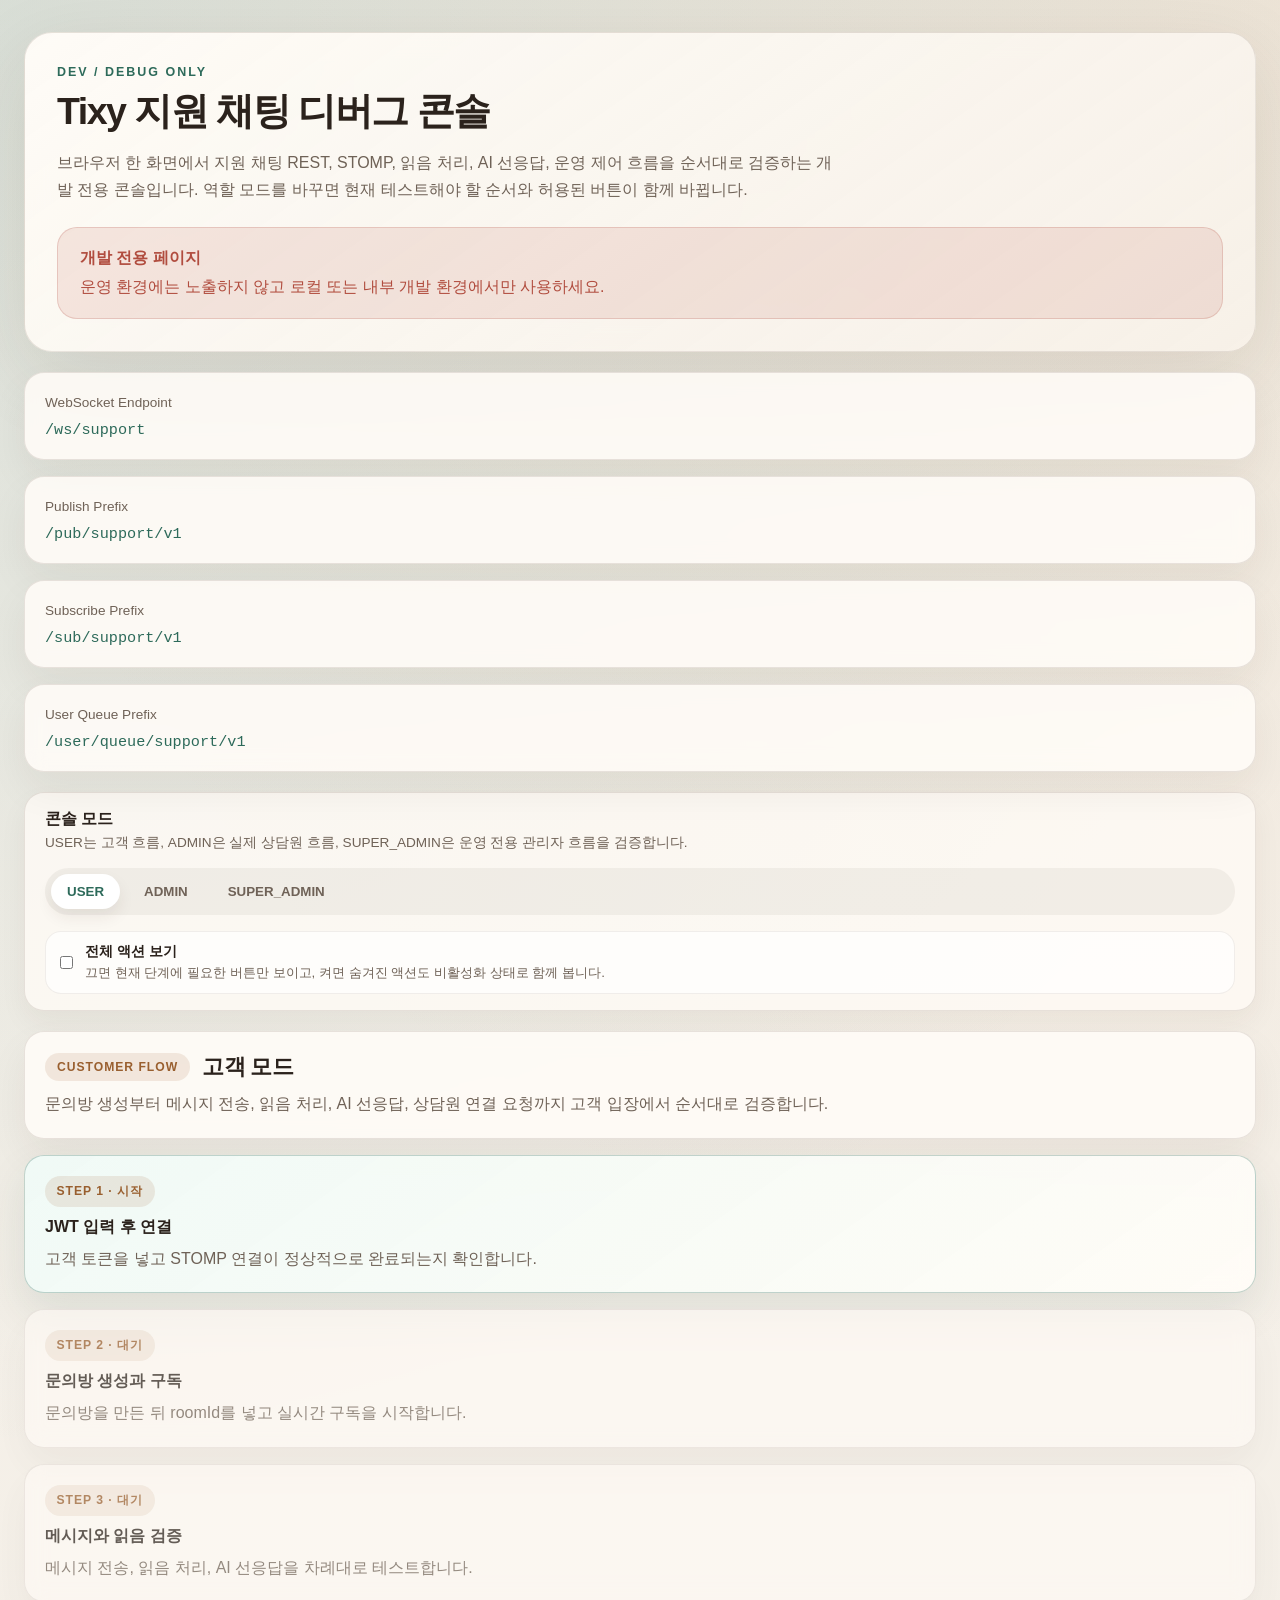
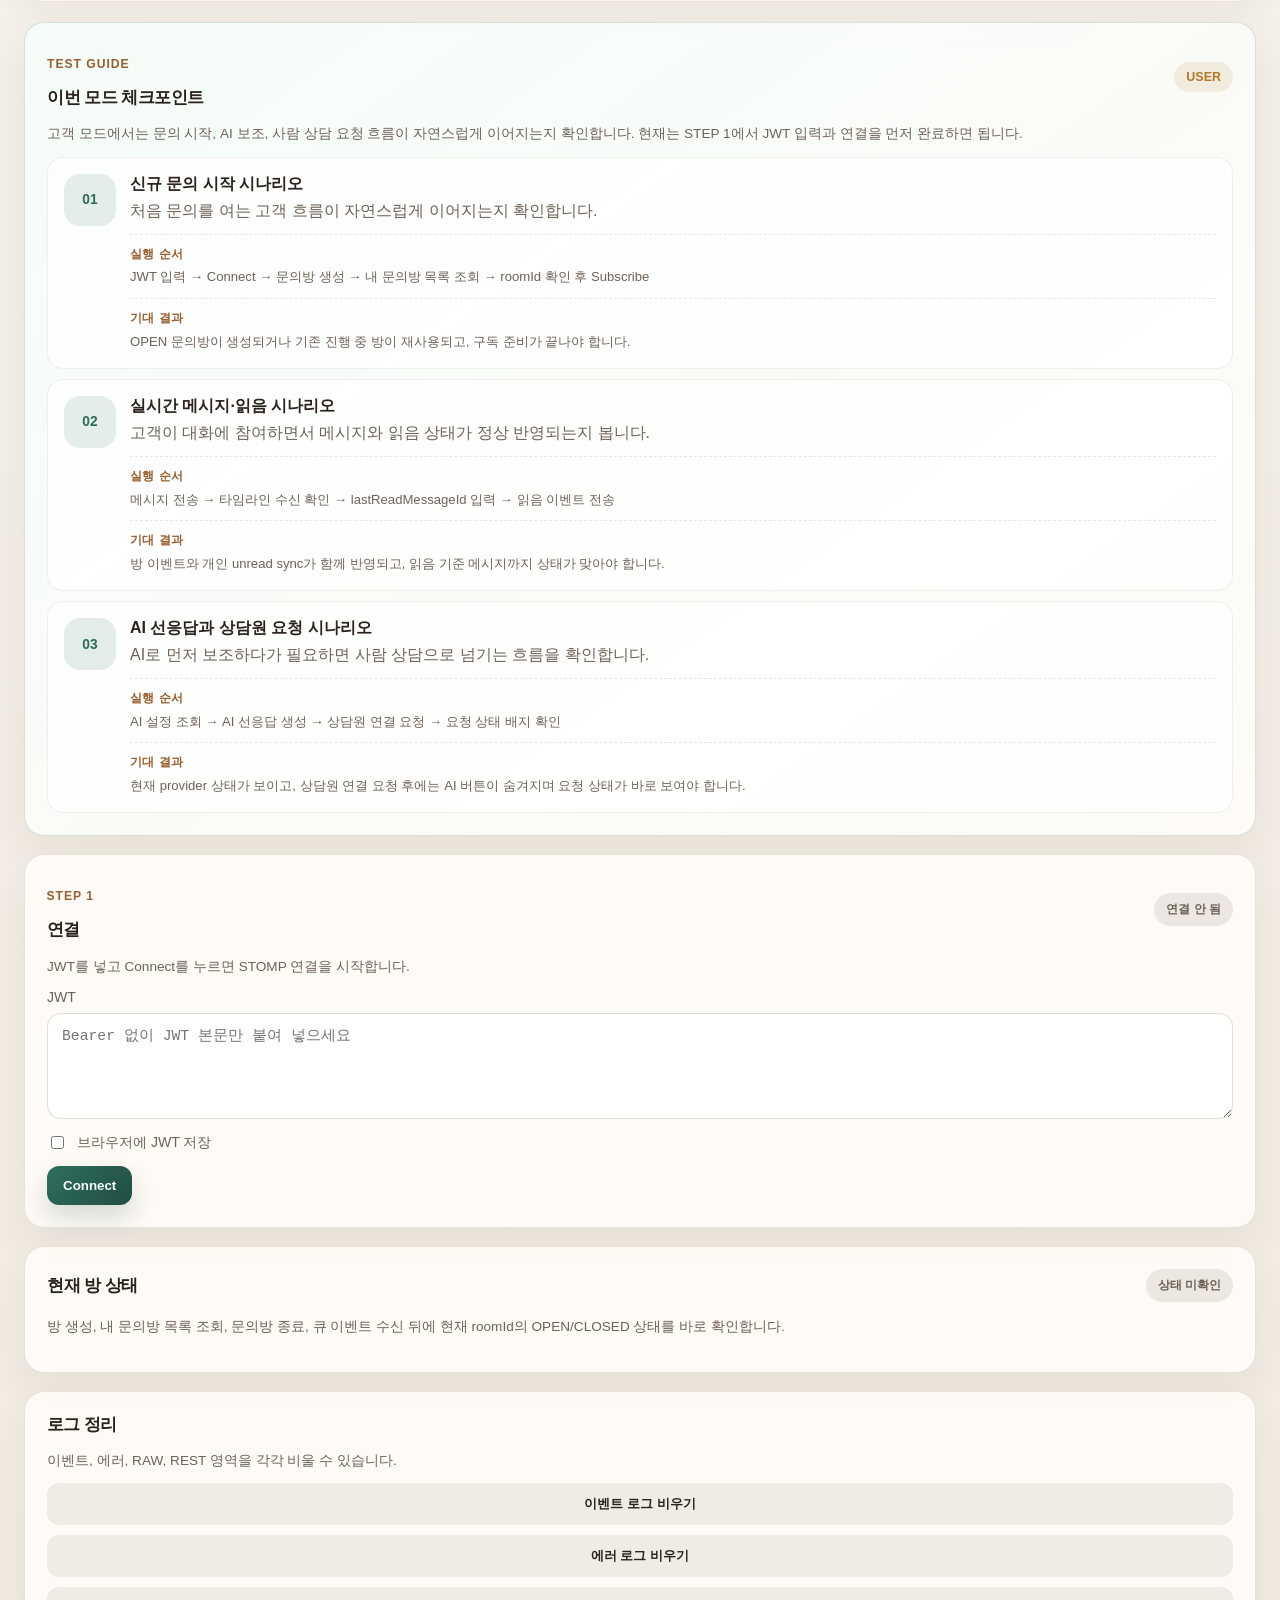
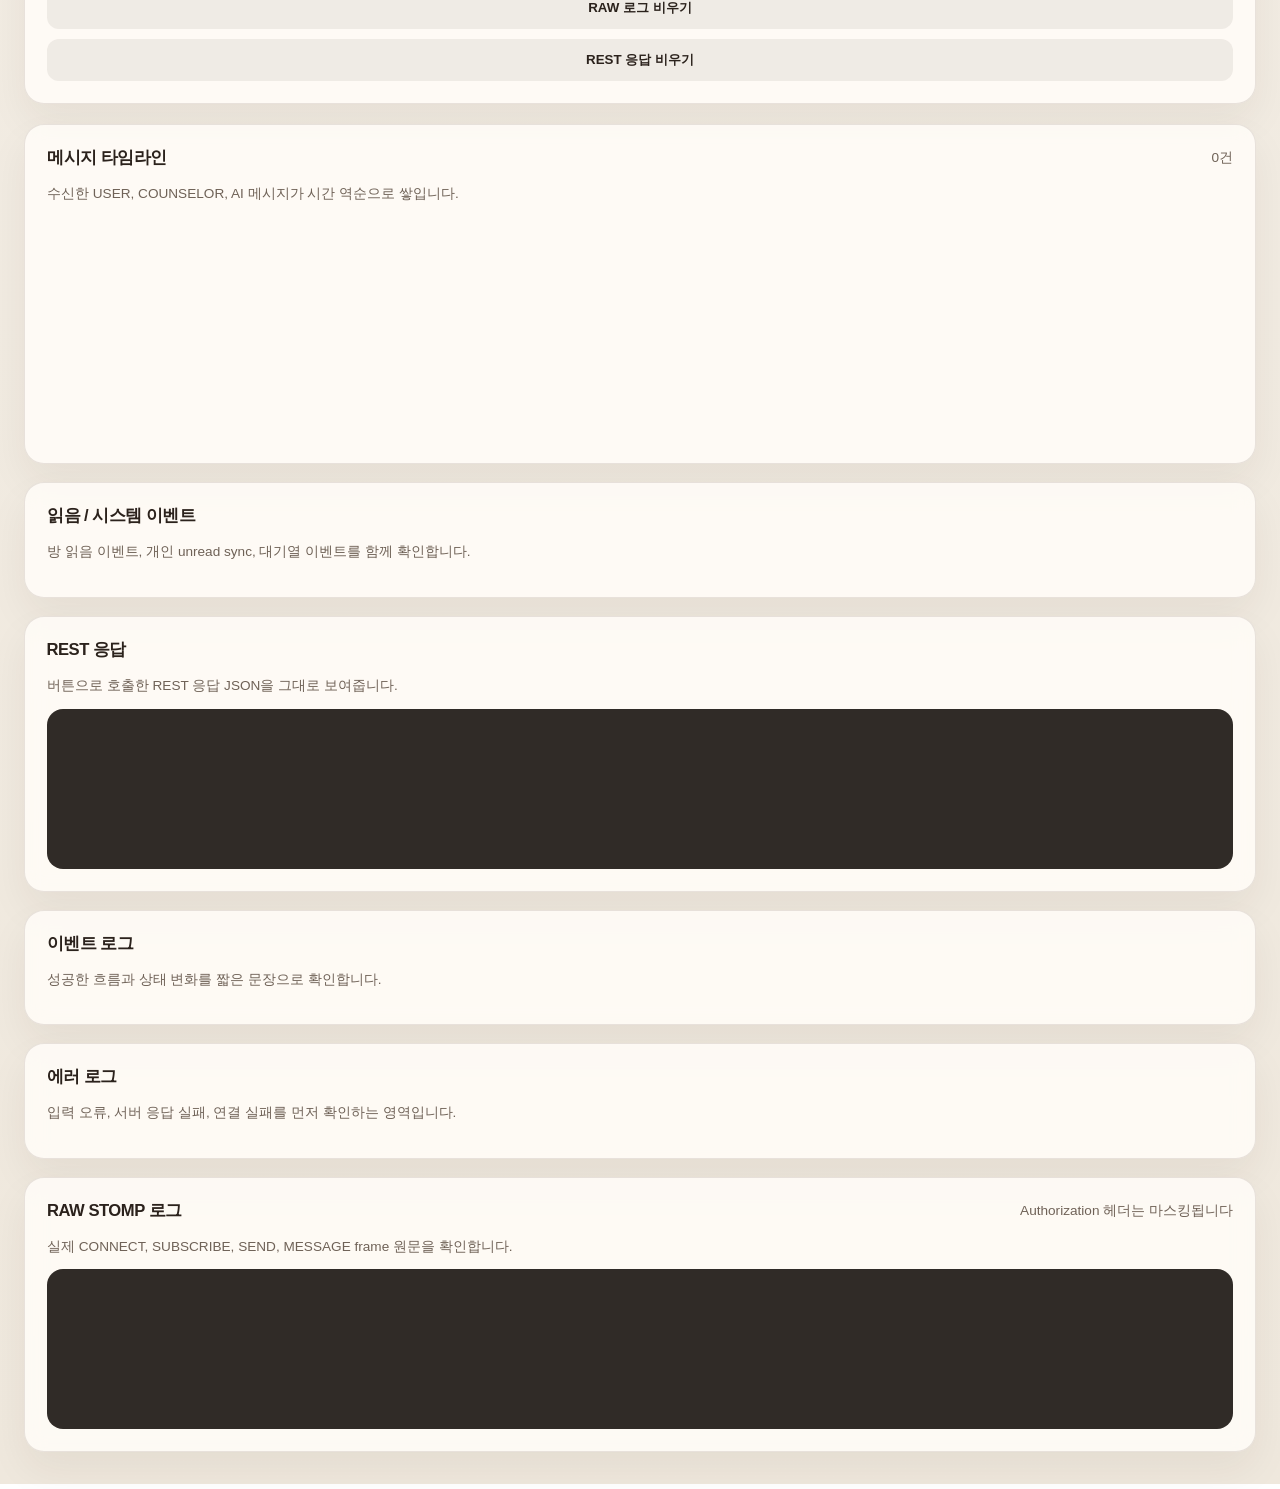
==== commit 3c19700e: "[CHAT] AI 선응답 문의 채팅 흐름 정리 (#15) * refactor: support 패키지 리네이밍  * refactor: support 패키지 리네이밍  * feat: " ====
--- a/src/main/resources/static/debug/support-chat/index.html
+++ b/src/main/resources/static/debug/support-chat/index.html
@@ -241,11 +241,41 @@
                         <span class="status-chip is-muted" id="ai-provider-status">미확인</span>
                     </div>
                     <p class="meta-text" id="ai-provider-summary">현재 AI mode / provider / 모델 정보를 아직 조회하지 않았습니다.</p>
+                    <div class="rag-status-card">
+                        <div class="rag-status-header">
+                            <strong>RAG 상태</strong>
+                            <span class="status-chip is-muted" id="ai-rag-status">미확인</span>
+                        </div>
+                        <p class="meta-text" id="ai-rag-summary">RAG를 아직 조회하지 않았습니다.</p>
+                        <div class="rag-metric-grid">
+                            <div class="rag-metric">
+                                <span>문서 개수</span>
+                                <strong id="ai-rag-document-count">-</strong>
+                            </div>
+                            <div class="rag-metric">
+                                <span>topK</span>
+                                <strong id="ai-rag-top-k">-</strong>
+                            </div>
+                            <div class="rag-metric">
+                                <span>유사도 기준</span>
+                                <strong id="ai-rag-threshold">-</strong>
+                            </div>
+                        </div>
+                    </div>
                     <code class="destination-preview" id="ai-config-destination-preview">GET /api/support/v1/ai/config</code>
                     <button class="button subtle wide" id="fetch-ai-config-button">AI 설정 조회</button>
                 </div>
+                <div class="rag-status-card">
+                    <div class="rag-status-header">
+                        <strong>상담원 연결 상태</strong>
+                        <span class="status-chip is-muted" id="counselor-request-status">미확인</span>
+                    </div>
+                    <p class="meta-text" id="counselor-request-summary">문의방 상세 조회 후 상담원 연결 요청 가능 여부를 확인할 수 있습니다.</p>
+                </div>
                 <code class="destination-preview" id="ai-reply-destination-preview">POST /api/support/v1/rooms/{roomId}/ai-replies</code>
                 <button class="button ghost wide" id="create-ai-reply-button">AI 선응답 생성</button>
+                <code class="destination-preview">POST /api/support/v1/rooms/{roomId}/counselor-request</code>
+                <button class="button subtle wide" id="request-counselor-button">상담원 연결 요청</button>
             </section>
 
             <section class="panel">
@@ -366,3 +396,4 @@
 <script src="./support-chat.js"></script>
 </body>
 </html>
+
--- a/src/main/resources/static/debug/support-chat/support-chat.css
+++ b/src/main/resources/static/debug/support-chat/support-chat.css
@@ -345,6 +345,48 @@
     gap: 12px;
 }
 
+.rag-status-card {
+    display: flex;
+    flex-direction: column;
+    gap: 12px;
+    padding: 12px 14px;
+    border-radius: 14px;
+    background: rgba(255, 255, 255, 0.7);
+    border: 1px solid rgba(77, 55, 35, 0.08);
+}
+
+.rag-status-header {
+    display: flex;
+    align-items: center;
+    justify-content: space-between;
+    gap: 12px;
+}
+
+.rag-metric-grid {
+    display: grid;
+    grid-template-columns: repeat(3, minmax(0, 1fr));
+    gap: 10px;
+}
+
+.rag-metric {
+    padding: 10px 12px;
+    border-radius: 12px;
+    background: rgba(45, 106, 90, 0.06);
+    border: 1px solid rgba(45, 106, 90, 0.08);
+}
+
+.rag-metric span {
+    display: block;
+    margin-bottom: 4px;
+    color: var(--text-muted);
+    font-size: 0.78rem;
+}
+
+.rag-metric strong {
+    font-size: 0.98rem;
+    color: var(--primary);
+}
+
 .guide-item {
     display: grid;
     grid-template-columns: 42px minmax(0, 1fr);
@@ -725,4 +767,4 @@
     .view-toggle {
         min-width: 0;
     }
-}+}
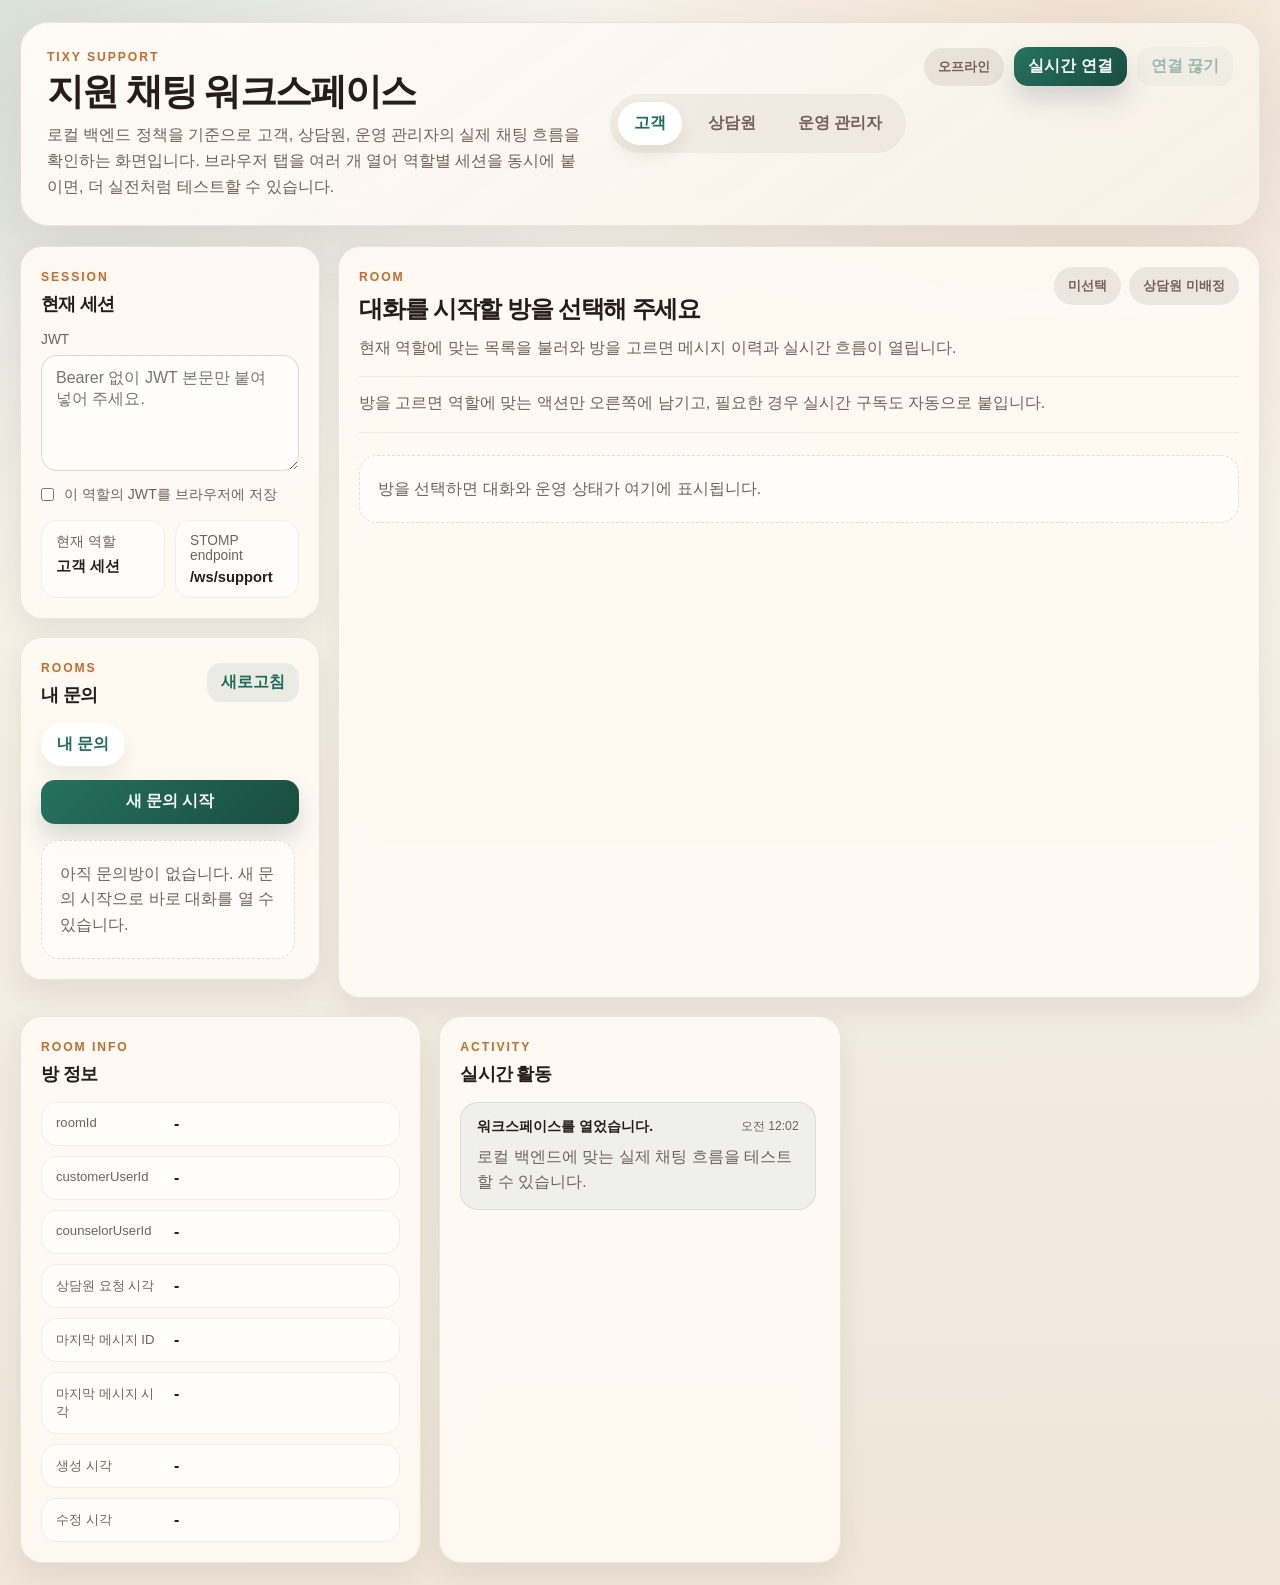
==== commit dc8bdf90: "[CHAT] AI 자동 응답 흐름 반영 (#17) * feat: ai 자동 응답 구현  * refactor: 안 쓰는 import 제거" ====
--- a/src/main/resources/static/debug/support-chat/index.html
+++ b/src/main/resources/static/debug/support-chat/index.html
@@ -5,395 +5,216 @@
     <meta name="viewport" content="width=device-width, initial-scale=1.0">
     <meta name="color-scheme" content="light only">
     <link rel="icon" href="data:,">
-    <title>Tixy 지원 채팅 디버그 콘솔</title>
+    <title>Tixy 지원 채팅 워크스페이스</title>
     <link rel="stylesheet" href="./support-chat.css">
 </head>
 <body>
-<div class="page-shell">
-    <header class="hero">
-        <div class="hero-copy">
-            <p class="eyebrow">DEV / DEBUG ONLY</p>
-            <h1>Tixy 지원 채팅 디버그 콘솔</h1>
-            <p class="hero-description">
-                브라우저 한 화면에서 지원 채팅 REST, STOMP, 읽음 처리, AI 선응답, 운영 제어 흐름을 순서대로 검증하는
-                개발 전용 콘솔입니다. 역할 모드를 바꾸면 현재 테스트해야 할 순서와 허용된 버튼이 함께 바뀝니다.
+<div class="chat-app">
+    <header class="topbar">
+        <div class="brand-block">
+            <p class="eyebrow">TIXY SUPPORT</p>
+            <h1>지원 채팅 워크스페이스</h1>
+            <p class="topbar-note">
+                로컬 백엔드 정책을 기준으로 고객, 상담원, 운영 관리자의 실제 채팅 흐름을 확인하는 화면입니다.
+                브라우저 탭을 여러 개 열어 역할별 세션을 동시에 붙이면, 더 실전처럼 테스트할 수 있습니다.
             </p>
         </div>
-        <div class="hero-warning">
-            <strong>개발 전용 페이지</strong>
-            <span>운영 환경에는 노출하지 않고 로컬 또는 내부 개발 환경에서만 사용하세요.</span>
+
+        <div class="mode-tabs" role="tablist" aria-label="지원 채팅 역할 선택">
+            <button class="mode-tab is-active" id="user-mode-button" type="button">고객</button>
+            <button class="mode-tab" id="admin-mode-button" type="button">상담원</button>
+            <button class="mode-tab" id="super-admin-mode-button" type="button">운영 관리자</button>
+        </div>
+
+        <div class="connection-cluster">
+            <span class="connection-pill is-muted" id="connection-status">오프라인</span>
+            <button class="action-button primary compact" id="connect-button" type="button">실시간 연결</button>
+            <button class="action-button ghost compact" id="disconnect-button" type="button">연결 끊기</button>
         </div>
     </header>
 
-    <section class="contract-grid">
-        <article class="contract-card">
-            <span class="contract-label">WebSocket Endpoint</span>
-            <code id="endpoint-value">/ws/support</code>
-        </article>
-        <article class="contract-card">
-            <span class="contract-label">Publish Prefix</span>
-            <code id="publish-prefix-value">/pub/support/v1</code>
-        </article>
-        <article class="contract-card">
-            <span class="contract-label">Subscribe Prefix</span>
-            <code id="subscribe-prefix-value">/sub/support/v1</code>
-        </article>
-        <article class="contract-card">
-            <span class="contract-label">User Queue Prefix</span>
-            <code id="user-queue-prefix-value">/user/queue/support/v1</code>
-        </article>
-    </section>
-
-    <section class="mode-switch">
-        <div class="mode-copy">
-            <strong>콘솔 모드</strong>
-            <span class="meta-text">
-                USER는 고객 흐름, ADMIN은 실제 상담원 흐름, SUPER_ADMIN은 운영 전용 관리자 흐름을 검증합니다.
-            </span>
-        </div>
-        <div class="mode-toggle" role="tablist" aria-label="debug mode">
-            <button class="mode-button is-active" id="user-mode-button" type="button">USER</button>
-            <button class="mode-button" id="admin-mode-button" type="button">ADMIN</button>
-            <button class="mode-button" id="super-admin-mode-button" type="button">SUPER_ADMIN</button>
-        </div>
-    </section>
-
-    <section class="mode-overview">
-        <article class="mode-overview-card">
-            <div class="mode-overview-header">
-                <span class="mode-badge" id="mode-badge">CUSTOMER FLOW</span>
-                <h2 id="mode-title">고객 모드</h2>
-            </div>
-            <p class="mode-description" id="mode-description">
-                문의방 생성부터 메시지 전송, 읽음 처리, AI 선응답 확인까지 고객 입장에서 순서대로 검증합니다.
-            </p>
-        </article>
-        <div class="mode-step-grid">
-            <article class="mode-step-card">
-                <span class="mode-step-label" id="mode-step-1-label">STEP 1</span>
-                <strong id="mode-step-1-title">JWT 입력 후 연결</strong>
-                <p id="mode-step-1-description">토큰을 입력하고 STOMP 연결이 정상적으로 완료되는지 확인합니다.</p>
-            </article>
-            <article class="mode-step-card">
-                <span class="mode-step-label" id="mode-step-2-label">STEP 2</span>
-                <strong id="mode-step-2-title">방 선택과 구독</strong>
-                <p id="mode-step-2-description">roomId를 잡고 실시간 메시지/읽음 이벤트 구독을 준비합니다.</p>
-            </article>
-            <article class="mode-step-card">
-                <span class="mode-step-label" id="mode-step-3-label">STEP 3</span>
-                <strong id="mode-step-3-title">핵심 액션 실행</strong>
-                <p id="mode-step-3-description">현재 역할에서 허용된 버튼만 눌러 응답과 상태 변화를 확인합니다.</p>
-            </article>
-        </div>
-    </section>
-
-    <main class="workspace">
-        <aside class="control-rail">
-            <section class="panel guide-panel">
-                <div class="panel-header">
-                    <div>
-                        <p class="panel-kicker">TEST GUIDE</p>
-                        <h2>이번 모드 체크포인트</h2>
-                    </div>
-                    <span class="status-chip is-active" id="mode-role-chip">USER</span>
-                </div>
-                <p class="meta-text" id="mode-guide-summary">
-                    현재 모드에서 먼저 확인할 API와 STOMP 흐름을 순서대로 안내합니다.
-                </p>
-                <div class="guide-list" id="mode-guide-list"></div>
-            </section>
-
-            <section class="panel">
-                <div class="panel-header">
-                    <div>
-                        <p class="panel-kicker">STEP 1</p>
-                        <h2>연결</h2>
-                    </div>
-                    <span class="status-chip is-idle" id="connection-status">연결 안 됨</span>
-                </div>
-                <p class="meta-text">JWT를 넣고 Connect를 누르면 STOMP 연결을 시작합니다.</p>
+    <main class="workspace-grid">
+        <aside class="sidebar">
+            <section class="card session-card">
+                <div class="card-header">
+                    <div>
+                        <p class="eyebrow">SESSION</p>
+                        <h2>현재 세션</h2>
+                    </div>
+                </div>
+
                 <label class="field">
                     <span>JWT</span>
-                    <textarea id="jwt-input" rows="5" placeholder="Bearer 없이 JWT 본문만 붙여 넣으세요"></textarea>
+                    <textarea id="jwt-input" rows="5" placeholder="Bearer 없이 JWT 본문만 붙여 넣어 주세요."></textarea>
                 </label>
-                <label class="checkbox-row">
-                    <input type="checkbox" id="save-jwt-toggle">
-                    <span>브라우저에 JWT 저장</span>
+
+                <label class="remember-row">
+                    <input type="checkbox" id="remember-token-toggle">
+                    <span>이 역할의 JWT를 브라우저에 저장</span>
                 </label>
-                <div class="button-row">
-                    <button class="button primary" id="connect-button">Connect</button>
-                    <button class="button ghost" id="disconnect-button">Disconnect</button>
-                </div>
-                <div class="button-row">
-                    <button class="button subtle" id="load-jwt-button">저장한 JWT 불러오기</button>
-                    <button class="button subtle" id="delete-jwt-button">저장한 JWT 삭제</button>
-                </div>
-            </section>
-
-            <section class="panel">
-                <div class="panel-header">
-                    <div>
-                        <p class="panel-kicker">STEP 2</p>
-                        <h2>방 구독</h2>
-                    </div>
-                    <span class="status-chip is-muted" id="subscription-status">구독 없음</span>
-                </div>
-                <p class="meta-text">roomId를 넣고 Subscribe를 누르면 메시지와 읽음 이벤트를 같은 화면에서 받습니다.</p>
-                <label class="field">
-                    <span>roomId</span>
-                    <input type="number" id="room-id-input" placeholder="예: 1">
-                </label>
-                <div class="destination-list">
-                    <div>
-                        <span>메시지 구독 경로</span>
-                        <code id="message-destination-preview">/sub/support/v1/rooms/{roomId}</code>
-                    </div>
-                    <div>
-                        <span>읽음 구독 경로</span>
-                        <code id="read-destination-preview">/sub/support/v1/rooms/{roomId}/read</code>
-                    </div>
-                    <div>
-                        <span>개인 unread 경로</span>
-                        <code>/user/queue/support/v1/read</code>
-                    </div>
-                </div>
-                <div class="button-row">
-                    <button class="button primary" id="subscribe-button">Subscribe</button>
-                    <button class="button ghost" id="unsubscribe-button">Unsubscribe</button>
-                </div>
-            </section>
-
-            <section class="panel">
-                <div class="panel-header">
-                    <h2>현재 방 상태</h2>
-                    <span class="status-chip is-muted" id="room-status">상태 미확인</span>
-                </div>
-                <p class="meta-text" id="room-status-summary">
-                    방 생성, 내 문의방 목록 조회, 문의방 종료, 큐 이벤트 수신 뒤에 현재 roomId의 OPEN/CLOSED 상태를 바로 확인합니다.
-                </p>
-            </section>
-
-            <section class="panel mode-panel" id="admin-mode-panel" hidden>
-                <div class="panel-header">
-                    <div>
-                        <p class="panel-kicker">STEP 3A</p>
-                        <h2>운영 전용 제어</h2>
-                    </div>
-                    <span class="status-chip is-muted" id="queue-subscription-status">큐 미구독</span>
-                </div>
-                <p class="meta-text" id="admin-panel-description">운영자 모드에서는 대기열 조회와 방 배정, 재배정, 종료 흐름을 검증합니다.</p>
-                <div class="destination-list">
-                    <div>
-                        <span>큐 구독 경로</span>
-                        <code>/sub/support/v1/queue</code>
-                    </div>
-                </div>
-                <label class="field">
-                    <span>targetCounselorUserId</span>
+
+                <div class="session-meta">
+                    <div class="meta-card">
+                        <span class="meta-label">현재 역할</span>
+                        <strong id="session-role-label">고객 세션</strong>
+                    </div>
+                    <div class="meta-card">
+                        <span class="meta-label">STOMP endpoint</span>
+                        <strong id="session-endpoint-label">/ws/support</strong>
+                    </div>
+                </div>
+            </section>
+
+            <section class="card room-panel">
+                <div class="card-header">
+                    <div>
+                        <p class="eyebrow">ROOMS</p>
+                        <h2 id="room-panel-title">내 문의방</h2>
+                    </div>
+                    <button class="action-button ghost compact" id="refresh-rooms-button" type="button">새로고침</button>
+                </div>
+
+                <div class="scope-tabs" id="room-scope-tabs"></div>
+
+                <div class="sidebar-actions">
+                    <button class="action-button primary wide" id="create-room-button" type="button">새 문의 시작</button>
+                    <button class="action-button ghost wide" id="fetch-room-detail-button" type="button">현재 방 새로고침</button>
+                </div>
+
+                <div class="room-list" id="room-list"></div>
+            </section>
+        </aside>
+
+        <section class="chat-column">
+            <section class="card conversation-card">
+                <header class="conversation-header">
+                    <div class="conversation-title-block">
+                        <p class="eyebrow" id="room-eyebrow">ROOM</p>
+                        <h2 id="room-title">대화를 시작할 방을 선택해 주세요</h2>
+                        <p id="room-subtitle">
+                            왼쪽에서 방을 고르면 메시지 이력이 열리고, 연결된 상태에서는 실시간 이벤트도 함께 반영됩니다.
+                        </p>
+                    </div>
+
+                    <div class="conversation-badges">
+                        <span class="status-badge is-muted" id="room-status-chip">미선택</span>
+                        <span class="status-badge is-muted" id="counselor-status-chip">상담원 미배정</span>
+                    </div>
+                </header>
+
+                <div class="conversation-toolbar">
+                    <p class="toolbar-guide" id="toolbar-guide">
+                        고객은 자동 AI 응답과 상담원 요청 흐름을, 상담원은 claim 이후 실제 응대 흐름을 확인할 수 있습니다.
+                    </p>
+
+                    <div class="toolbar-actions">
+                        <button class="action-button subtle" id="request-counselor-button" type="button">상담원 연결 요청</button>
+                        <button class="action-button subtle" id="claim-room-button" type="button">방 배정</button>
+                        <button class="action-button subtle" id="release-room-button" type="button">배정 해제</button>
+                        <button class="action-button subtle" id="solve-room-button" type="button">해결 처리</button>
+                        <button class="action-button subtle" id="close-room-button" type="button">문의 종료</button>
+                        <button class="action-button subtle" id="reassign-room-button" type="button">방 재배정</button>
+                    </div>
+                </div>
+
+                <button class="load-older-button" id="load-older-button" type="button" hidden>이전 대화 더 보기</button>
+
+                <div class="message-empty-state" id="message-empty-state">
+                    아직 열린 대화가 없습니다. 연결 후 방을 선택하면 이력과 실시간 메시지가 여기에 표시됩니다.
+                </div>
+
+                <div class="message-stream" id="message-stream"></div>
+
+                <form class="composer" id="message-form">
+                    <label class="composer-field" for="message-input">메시지</label>
+                    <textarea id="message-input" rows="3" placeholder="메시지를 입력하세요. Enter는 줄바꿈, Ctrl/Command + Enter는 전송입니다."></textarea>
+                    <div class="composer-footer">
+                        <p class="composer-hint" id="composer-hint">
+                            방을 보고 있는 동안 최신 메시지는 자동 읽음 처리됩니다.
+                        </p>
+                        <button class="action-button primary" id="send-message-button" type="submit">보내기</button>
+                    </div>
+                </form>
+            </section>
+        </section>
+
+        <aside class="detail-rail">
+            <section class="card room-info-card">
+                <div class="card-header">
+                    <div>
+                        <p class="eyebrow">ROOM INFO</p>
+                        <h2>방 정보</h2>
+                    </div>
+                </div>
+
+                <dl class="info-grid">
+                    <div class="info-row">
+                        <dt>roomId</dt>
+                        <dd id="detail-room-id">-</dd>
+                    </div>
+                    <div class="info-row">
+                        <dt>customerUserId</dt>
+                        <dd id="detail-customer-user-id">-</dd>
+                    </div>
+                    <div class="info-row">
+                        <dt>counselorUserId</dt>
+                        <dd id="detail-counselor-user-id">-</dd>
+                    </div>
+                    <div class="info-row">
+                        <dt>상담원 요청 시각</dt>
+                        <dd id="detail-requested-at">-</dd>
+                    </div>
+                    <div class="info-row">
+                        <dt>마지막 메시지 ID</dt>
+                        <dd id="detail-last-message-id">-</dd>
+                    </div>
+                    <div class="info-row">
+                        <dt>마지막 메시지 시각</dt>
+                        <dd id="detail-last-message-at">-</dd>
+                    </div>
+                    <div class="info-row">
+                        <dt>생성 시각</dt>
+                        <dd id="detail-created-at">-</dd>
+                    </div>
+                    <div class="info-row">
+                        <dt>수정 시각</dt>
+                        <dd id="detail-updated-at">-</dd>
+                    </div>
+                </dl>
+            </section>
+
+            <section class="card operator-card" id="operator-card">
+                <div class="card-header">
+                    <div>
+                        <p class="eyebrow">OPERATIONS</p>
+                        <h2>운영 제어</h2>
+                    </div>
+                </div>
+
+                <label class="field" id="reassign-field">
+                    <span>재배정 대상 상담원 ID</span>
                     <input type="number" id="reassign-target-user-id-input" placeholder="예: 2">
                 </label>
-                <div class="button-stack">
-                    <button class="button ghost wide" id="subscribe-queue-button">큐 구독</button>
-                    <button class="button ghost wide" id="unsubscribe-queue-button">큐 구독 해제</button>
-                    <button class="button subtle wide" id="fetch-queue-rooms-button">대기열 조회</button>
-                    <button class="button subtle wide" id="fetch-closed-rooms-button">내 종료 이력 조회</button>
-                    <button class="button subtle wide" id="fetch-stale-rooms-button">장기 미응답 방 조회</button>
-                    <button class="button subtle wide" id="claim-room-button">방 배정</button>
-                    <button class="button subtle wide" id="release-room-button">방 배정 해제</button>
-                    <button class="button subtle wide" id="solve-room-button">해결 처리</button>
-                    <button class="button subtle wide" id="reassign-room-button">방 재배정</button>
-                    <button class="button subtle wide" id="close-room-button">문의방 종료</button>
-                </div>
-            </section>
-
-            <section class="panel">
-                <div class="panel-header">
-                    <div>
-                        <p class="panel-kicker">STEP 3B</p>
-                        <h2>메시지 전송</h2>
-                    </div>
-                </div>
-                <p class="meta-text">현재 roomId 기준으로 텍스트 메시지를 전송합니다. CLOSED 방이면 서버 차단 여부까지 함께 확인합니다.</p>
-                <p class="panel-note" id="message-mode-hint">현재 역할에서 허용된 경우에만 메시지 전송을 테스트할 수 있습니다.</p>
-                <label class="field">
-                    <span>내용</span>
-                    <textarea id="message-input" rows="4" placeholder="현재 방에 보낼 메시지를 입력하세요"></textarea>
-                </label>
-                <code class="destination-preview" id="send-destination-preview">/pub/support/v1/rooms/{roomId}/messages</code>
-                <button class="button primary wide" id="send-message-button">메시지 전송</button>
-            </section>
-
-            <section class="panel">
-                <div class="panel-header">
-                    <div>
-                        <p class="panel-kicker">STEP 3C</p>
-                        <h2>AI 선응답</h2>
-                    </div>
-                </div>
-                <p class="contract-label">
-                    현재 방의 최근 고객 메시지를 바탕으로 간단한 AI 선응답을 생성합니다.
-                    생성된 응답은 일반 메시지처럼 <code>senderType=AI</code>로 저장되고 브로드캐스트됩니다.
+
+                <p class="operator-hint" id="operator-hint">
+                    ADMIN은 claim 후 참여형 응대를 하고, SUPER_ADMIN은 운영 제어 중심으로 움직입니다.
                 </p>
-                <p class="panel-note" id="ai-mode-hint">SUPER_ADMIN 모드에서는 운영 전용 정책 때문에 AI 초안 생성이 비활성화됩니다.</p>
-                <div class="ai-provider-card">
-                    <div class="ai-provider-header">
-                        <strong>AI Provider 상태</strong>
-                        <span class="status-chip is-muted" id="ai-provider-status">미확인</span>
-                    </div>
-                    <p class="meta-text" id="ai-provider-summary">현재 AI mode / provider / 모델 정보를 아직 조회하지 않았습니다.</p>
-                    <div class="rag-status-card">
-                        <div class="rag-status-header">
-                            <strong>RAG 상태</strong>
-                            <span class="status-chip is-muted" id="ai-rag-status">미확인</span>
-                        </div>
-                        <p class="meta-text" id="ai-rag-summary">RAG를 아직 조회하지 않았습니다.</p>
-                        <div class="rag-metric-grid">
-                            <div class="rag-metric">
-                                <span>문서 개수</span>
-                                <strong id="ai-rag-document-count">-</strong>
-                            </div>
-                            <div class="rag-metric">
-                                <span>topK</span>
-                                <strong id="ai-rag-top-k">-</strong>
-                            </div>
-                            <div class="rag-metric">
-                                <span>유사도 기준</span>
-                                <strong id="ai-rag-threshold">-</strong>
-                            </div>
-                        </div>
-                    </div>
-                    <code class="destination-preview" id="ai-config-destination-preview">GET /api/support/v1/ai/config</code>
-                    <button class="button subtle wide" id="fetch-ai-config-button">AI 설정 조회</button>
-                </div>
-                <div class="rag-status-card">
-                    <div class="rag-status-header">
-                        <strong>상담원 연결 상태</strong>
-                        <span class="status-chip is-muted" id="counselor-request-status">미확인</span>
-                    </div>
-                    <p class="meta-text" id="counselor-request-summary">문의방 상세 조회 후 상담원 연결 요청 가능 여부를 확인할 수 있습니다.</p>
-                </div>
-                <code class="destination-preview" id="ai-reply-destination-preview">POST /api/support/v1/rooms/{roomId}/ai-replies</code>
-                <button class="button ghost wide" id="create-ai-reply-button">AI 선응답 생성</button>
-                <code class="destination-preview">POST /api/support/v1/rooms/{roomId}/counselor-request</code>
-                <button class="button subtle wide" id="request-counselor-button">상담원 연결 요청</button>
-            </section>
-
-            <section class="panel">
-                <div class="panel-header">
-                    <div>
-                        <p class="panel-kicker">STEP 3D</p>
-                        <h2>읽음 처리</h2>
-                    </div>
-                </div>
-                <p class="meta-text">마지막으로 읽은 메시지 ID를 보내고 읽음 이벤트와 unread sync가 어떻게 반영되는지 확인합니다.</p>
-                <p class="panel-note" id="read-mode-hint">실제 참여자 역할일 때만 읽음 처리를 테스트할 수 있습니다.</p>
-                <label class="field">
-                    <span>lastReadMessageId</span>
-                    <input type="number" id="last-read-message-id-input" placeholder="예: 42">
-                </label>
-                <code class="destination-preview" id="read-send-destination-preview">/pub/support/v1/rooms/{roomId}/read</code>
-                <button class="button primary wide" id="send-read-button">읽음 이벤트 전송</button>
-            </section>
-
-            <section class="panel">
-                <div class="panel-header">
-                    <div>
-                        <p class="panel-kicker">STEP 3E</p>
-                        <h2>REST 테스트</h2>
-                    </div>
-                </div>
-                <p class="meta-text">방 생성, 방 목록, 방 상세, 메시지 이력을 같은 화면에서 확인합니다.</p>
-                <div class="button-stack">
-                    <button class="button primary wide" id="create-room-button">문의방 생성</button>
-                    <button class="button ghost wide" id="fetch-my-rooms-button">내 문의방 목록 조회</button>
-                    <button class="button ghost wide" id="fetch-room-detail-button">문의방 상세 조회</button>
-                </div>
-                <label class="field">
-                    <span>beforeMessageId</span>
-                    <input type="number" id="before-message-id-input" placeholder="비우면 최신 페이지를 조회합니다">
-                </label>
-                <label class="field">
-                    <span>size</span>
-                    <input type="number" id="message-size-input" value="30" min="1" max="100">
-                </label>
-                <div class="button-stack">
-                    <button class="button ghost wide" id="fetch-room-messages-button">방 메시지 이력 조회</button>
-                </div>
-            </section>
-
-            <section class="panel">
-                <div class="panel-header">
-                    <h2>로그 정리</h2>
-                </div>
-                <p class="meta-text">이벤트, 에러, RAW, REST 영역을 각각 비울 수 있습니다.</p>
-                <div class="button-stack">
-                    <button class="button subtle wide" id="clear-friendly-logs-button">이벤트 로그 비우기</button>
-                    <button class="button subtle wide" id="clear-error-logs-button">에러 로그 비우기</button>
-                    <button class="button subtle wide" id="clear-raw-logs-button">RAW 로그 비우기</button>
-                    <button class="button subtle wide" id="clear-rest-output-button">REST 응답 비우기</button>
-                </div>
+            </section>
+
+            <section class="card activity-card">
+                <div class="card-header">
+                    <div>
+                        <p class="eyebrow">ACTIVITY</p>
+                        <h2>실시간 활동</h2>
+                    </div>
+                </div>
+
+                <div class="activity-feed" id="activity-feed"></div>
             </section>
         </aside>
-
-        <section class="log-board">
-            <div class="panel tall">
-                <div class="panel-header">
-                    <h2>메시지 타임라인</h2>
-                    <span class="meta-text" id="message-count">0건</span>
-                </div>
-                <p class="meta-text">수신한 USER, COUNSELOR, AI 메시지가 시간 역순으로 쌓입니다.</p>
-                <div class="timeline" id="message-timeline"></div>
-            </div>
-
-            <div class="split-row">
-                <div class="panel">
-                    <div class="panel-header">
-                        <h2>읽음 / 시스템 이벤트</h2>
-                    </div>
-                    <p class="meta-text">방 읽음 이벤트, 개인 unread sync, 대기열 이벤트를 함께 확인합니다.</p>
-                    <div class="event-list" id="read-event-list"></div>
-                </div>
-
-                <div class="panel">
-                    <div class="panel-header">
-                        <h2>REST 응답</h2>
-                    </div>
-                    <p class="meta-text">버튼으로 호출한 REST 응답 JSON을 그대로 보여줍니다.</p>
-                    <pre class="code-block" id="rest-output"></pre>
-                </div>
-            </div>
-
-            <div class="split-row">
-                <div class="panel">
-                    <div class="panel-header">
-                        <h2>이벤트 로그</h2>
-                    </div>
-                    <p class="meta-text">성공한 흐름과 상태 변화를 짧은 문장으로 확인합니다.</p>
-                    <div class="event-list" id="friendly-log-list"></div>
-                </div>
-
-                <div class="panel">
-                    <div class="panel-header">
-                        <h2>에러 로그</h2>
-                    </div>
-                    <p class="meta-text">입력 오류, 서버 응답 실패, 연결 실패를 먼저 확인하는 영역입니다.</p>
-                    <div class="event-list error-list" id="error-log-list"></div>
-                </div>
-            </div>
-
-            <div class="panel raw-panel">
-                <div class="panel-header">
-                    <h2>RAW STOMP 로그</h2>
-                    <span class="meta-text">Authorization 헤더는 마스킹됩니다</span>
-                </div>
-                <p class="meta-text">실제 CONNECT, SUBSCRIBE, SEND, MESSAGE frame 원문을 확인합니다.</p>
-                <pre class="code-block" id="raw-log-output"></pre>
-            </div>
-        </section>
     </main>
 </div>
 
 <script src="./support-chat.js"></script>
 </body>
 </html>
-
--- a/src/main/resources/static/debug/support-chat/support-chat.css
+++ b/src/main/resources/static/debug/support-chat/support-chat.css
@@ -1,523 +1,293 @@
 :root {
-    --bg: #f4f1eb;
-    --bg-accent: #ebe5db;
-    --surface: rgba(255, 252, 247, 0.88);
-    --surface-strong: rgba(255, 252, 247, 0.97);
-    --line: rgba(77, 55, 35, 0.12);
-    --text: #2b221c;
-    --text-muted: #6f6257;
-    --primary: #2d6a5a;
-    --primary-soft: rgba(45, 106, 90, 0.12);
-    --secondary: #995f2f;
-    --secondary-soft: rgba(153, 95, 47, 0.12);
-    --danger: #b14d3f;
-    --danger-soft: rgba(177, 77, 63, 0.12);
-    --warning: #b17928;
-    --warning-soft: rgba(177, 121, 40, 0.12);
-    --shadow: 0 24px 80px rgba(57, 39, 24, 0.10);
+    --bg: #f3efe6;
+    --bg-deep: #ebe2d4;
+    --surface: rgba(255, 250, 243, 0.92);
+    --surface-strong: rgba(255, 252, 247, 0.98);
+    --surface-soft: rgba(255, 255, 255, 0.68);
+    --line: rgba(69, 52, 36, 0.10);
+    --line-strong: rgba(69, 52, 36, 0.18);
+    --text: #261d18;
+    --text-muted: #706257;
+    --brand: #1f6b5b;
+    --brand-soft: rgba(31, 107, 91, 0.12);
+    --accent: #c36d2d;
+    --accent-soft: rgba(195, 109, 45, 0.14);
+    --danger: #b45141;
+    --danger-soft: rgba(180, 81, 65, 0.12);
+    --info: #406fa3;
+    --info-soft: rgba(64, 111, 163, 0.12);
+    --shadow-lg: 0 24px 70px rgba(53, 37, 25, 0.10);
+    --shadow-md: 0 12px 28px rgba(53, 37, 25, 0.08);
     --radius-xl: 28px;
-    --radius-lg: 20px;
-    --radius-md: 14px;
-    --font-body: "Segoe UI", "Noto Sans KR", sans-serif;
-    --font-code: "Consolas", "SFMono-Regular", monospace;
+    --radius-lg: 22px;
+    --radius-md: 16px;
+    --radius-sm: 12px;
+    --font-body: "SUIT Variable", "Pretendard Variable", "Noto Sans KR", sans-serif;
+    --font-code: "JetBrains Mono", "SFMono-Regular", Consolas, monospace;
 }
 
 * {
     box-sizing: border-box;
 }
 
+html,
 body {
     margin: 0;
-    min-height: 100vh;
+    min-height: 100%;
+}
+
+body {
     font-family: var(--font-body);
     color: var(--text);
     background:
-            radial-gradient(circle at top left, rgba(45, 106, 90, 0.15), transparent 30%),
-            radial-gradient(circle at top right, rgba(191, 144, 87, 0.14), transparent 28%),
-            linear-gradient(180deg, #f7f3ed 0%, #efe8dd 100%);
+            radial-gradient(circle at top left, rgba(31, 107, 91, 0.14), transparent 30%),
+            radial-gradient(circle at 85% 0%, rgba(195, 109, 45, 0.14), transparent 28%),
+            linear-gradient(180deg, #f9f5ee 0%, #efe6d9 100%);
+}
+
+textarea,
+input,
+button {
+    font: inherit;
 }
 
 code,
-pre,
-textarea,
-input {
+pre {
     font-family: var(--font-code);
 }
 
-.page-shell {
-    width: min(1680px, calc(100% - 48px));
-    margin: 32px auto;
-}
-
-.hero {
-    display: flex;
-    justify-content: space-between;
-    gap: 24px;
-    padding: 32px;
+button {
+    border: 0;
+}
+
+.chat-app {
+    width: min(1760px, calc(100% - 40px));
+    margin: 22px auto;
+}
+
+.topbar {
+    display: grid;
+    grid-template-columns: minmax(0, 1.3fr) auto auto;
+    gap: 18px;
+    align-items: start;
+    padding: 24px 26px;
     border: 1px solid var(--line);
     border-radius: var(--radius-xl);
-    background: linear-gradient(145deg, rgba(255, 252, 247, 0.97), rgba(248, 242, 234, 0.86));
-    box-shadow: var(--shadow);
+    background: linear-gradient(145deg, rgba(255, 252, 247, 0.97), rgba(247, 240, 231, 0.92));
+    box-shadow: var(--shadow-lg);
     backdrop-filter: blur(12px);
 }
 
-.hero-copy h1 {
-    margin: 8px 0 12px;
-    font-size: 2.35rem;
-    letter-spacing: -0.04em;
+.brand-block h1 {
+    margin: 8px 0 10px;
+    font-size: 2.3rem;
+    line-height: 1.05;
+    letter-spacing: -0.05em;
 }
 
 .eyebrow {
-    margin: 0;
-    color: var(--primary);
-    font-size: 0.78rem;
+    display: inline-flex;
+    align-items: center;
+    gap: 8px;
+    margin: 0;
+    color: var(--accent);
+    font-size: 0.76rem;
+    font-weight: 800;
+    letter-spacing: 0.16em;
+    text-transform: uppercase;
+}
+
+.topbar-note {
+    margin: 0;
+    color: var(--text-muted);
+    line-height: 1.65;
+}
+
+.mode-tabs,
+.scope-tabs {
+    display: flex;
+    gap: 10px;
+    flex-wrap: wrap;
+}
+
+.mode-tabs {
+    justify-content: center;
+    align-self: center;
+    padding: 8px;
+    border-radius: 999px;
+    background: rgba(111, 98, 87, 0.08);
+}
+
+.mode-tab,
+.scope-tab {
+    border-radius: 999px;
+    padding: 11px 16px;
     font-weight: 700;
-    letter-spacing: 0.16em;
-}
-
-.hero-description {
-    margin: 0;
-    max-width: 780px;
-    color: var(--text-muted);
-    line-height: 1.7;
-}
-
-.hero-warning {
-    display: flex;
-    flex-direction: column;
+    color: var(--text-muted);
+    background: transparent;
+    cursor: pointer;
+    transition: background 0.18s ease, color 0.18s ease, transform 0.18s ease;
+}
+
+.mode-tab:hover,
+.scope-tab:hover,
+.action-button:hover:not(:disabled),
+.room-item:hover {
+    transform: translateY(-1px);
+}
+
+.mode-tab.is-active,
+.scope-tab.is-active {
+    color: var(--brand);
+    background: #ffffff;
+    box-shadow: 0 10px 18px rgba(53, 37, 25, 0.08);
+}
+
+.connection-cluster {
+    display: flex;
+    align-items: center;
+    justify-content: flex-end;
+    gap: 10px;
+    flex-wrap: wrap;
+}
+
+.connection-pill,
+.status-badge {
+    display: inline-flex;
+    align-items: center;
+    justify-content: center;
+    min-height: 38px;
+    padding: 8px 14px;
+    border-radius: 999px;
+    font-size: 0.82rem;
+    font-weight: 700;
+}
+
+.connection-pill.is-muted,
+.status-badge.is-muted {
+    color: var(--text-muted);
+    background: rgba(111, 98, 87, 0.12);
+}
+
+.connection-pill.is-live,
+.status-badge.is-live {
+    color: var(--brand);
+    background: var(--brand-soft);
+}
+
+.connection-pill.is-pending,
+.status-badge.is-pending {
+    color: var(--accent);
+    background: var(--accent-soft);
+}
+
+.status-badge.is-danger {
+    color: var(--danger);
+    background: var(--danger-soft);
+}
+
+.action-button {
+    display: inline-flex;
+    align-items: center;
     justify-content: center;
     gap: 8px;
-    min-width: 280px;
-    padding: 20px 22px;
-    border-radius: var(--radius-lg);
-    border: 1px solid rgba(177, 77, 63, 0.2);
-    background: var(--danger-soft);
-    color: var(--danger);
-}
-
-.contract-grid {
+    min-height: 44px;
+    padding: 11px 16px;
+    border-radius: 14px;
+    font-weight: 700;
+    cursor: pointer;
+    transition: transform 0.18s ease, opacity 0.18s ease, box-shadow 0.18s ease, background 0.18s ease;
+}
+
+.action-button:disabled {
+    opacity: 0.42;
+    cursor: not-allowed;
+    transform: none;
+}
+
+.action-button.primary {
+    color: #f6fbfa;
+    background: linear-gradient(135deg, #26715f, #1a4d41);
+    box-shadow: 0 14px 24px rgba(26, 77, 65, 0.18);
+}
+
+.action-button.ghost {
+    color: var(--brand);
+    background: rgba(31, 107, 91, 0.09);
+}
+
+.action-button.subtle {
+    color: var(--text);
+    background: rgba(111, 98, 87, 0.10);
+}
+
+.action-button.compact {
+    min-height: 38px;
+    padding: 9px 14px;
+}
+
+.action-button.wide {
+    width: 100%;
+}
+
+.is-hidden,
+.action-button.is-hidden,
+.scope-tabs:empty,
+#operator-card[hidden] {
+    display: none !important;
+}
+
+.workspace-grid {
     display: grid;
-    grid-template-columns: repeat(4, minmax(0, 1fr));
-    gap: 16px;
+    grid-template-columns: 320px minmax(0, 1fr) 320px;
+    gap: 18px;
     margin-top: 20px;
 }
 
-.contract-card,
-.panel,
-.mode-overview-card,
-.mode-step-card {
-    border: 1px solid var(--line);
-    background: var(--surface);
-    border-radius: var(--radius-lg);
-    box-shadow: 0 18px 40px rgba(58, 40, 24, 0.06);
-    backdrop-filter: blur(10px);
-}
-
-.contract-card {
-    padding: 20px;
-}
-
-.contract-card code {
-    display: block;
-    margin-top: 10px;
-    font-size: 0.95rem;
-    color: var(--primary);
-    word-break: break-all;
-}
-
-.mode-switch {
-    display: flex;
-    justify-content: space-between;
-    align-items: center;
-    gap: 16px;
-    margin-top: 20px;
-    padding: 16px 20px;
+.sidebar,
+.chat-column,
+.detail-rail {
+    display: flex;
+    flex-direction: column;
+    gap: 18px;
+    min-width: 0;
+}
+
+.card {
     border: 1px solid var(--line);
     border-radius: var(--radius-lg);
-    background: rgba(255, 252, 247, 0.78);
-    box-shadow: 0 12px 28px rgba(58, 40, 24, 0.05);
-}
-
-.mode-copy {
-    display: flex;
-    flex-direction: column;
-    gap: 4px;
-}
-
-.mode-toggle {
-    display: inline-flex;
-    gap: 8px;
-    padding: 6px;
-    border-radius: 999px;
-    background: rgba(111, 98, 87, 0.08);
-    flex-wrap: wrap;
-    justify-content: flex-end;
-}
-
-.view-toggle {
-    display: inline-flex;
-    align-items: center;
-    gap: 12px;
-    min-width: 280px;
-    padding: 10px 14px;
-    border-radius: 16px;
-    background: rgba(255, 255, 255, 0.7);
-    border: 1px solid rgba(77, 55, 35, 0.08);
-}
-
-.view-toggle input {
-    width: auto;
-    margin: 0;
-}
-
-.view-toggle-copy {
-    display: flex;
-    flex-direction: column;
-    gap: 2px;
-}
-
-.view-toggle-copy strong {
-    font-size: 0.9rem;
-}
-
-.view-toggle-copy small {
-    color: var(--text-muted);
-    line-height: 1.5;
-}
-
-.mode-button {
-    border: 0;
-    border-radius: 999px;
-    padding: 10px 16px;
-    background: transparent;
-    color: var(--text-muted);
-    font-weight: 700;
-    cursor: pointer;
-}
-
-.mode-button.is-active {
-    background: #ffffff;
-    color: var(--primary);
-    box-shadow: 0 8px 16px rgba(58, 40, 24, 0.08);
-}
-
-.mode-overview {
-    display: grid;
-    grid-template-columns: minmax(0, 1.2fr) minmax(0, 1.8fr);
-    gap: 16px;
-    margin-top: 20px;
-}
-
-.mode-overview-card,
-.mode-step-card {
+    background: var(--surface);
+    box-shadow: var(--shadow-md);
+    backdrop-filter: blur(12px);
+}
+
+.session-card,
+.room-panel,
+.room-info-card,
+.operator-card,
+.activity-card {
     padding: 20px;
 }
 
-.mode-step-card.is-current {
-    border-color: rgba(45, 106, 90, 0.28);
-    background: linear-gradient(145deg, rgba(240, 250, 246, 0.98), rgba(255, 252, 247, 0.94));
-    box-shadow: 0 18px 42px rgba(31, 72, 61, 0.10);
-}
-
-.mode-step-card.is-complete {
-    border-color: rgba(45, 106, 90, 0.18);
-    background: linear-gradient(145deg, rgba(244, 252, 249, 0.94), rgba(255, 252, 247, 0.92));
-}
-
-.mode-step-card.is-locked {
-    opacity: 0.72;
-}
-
-.mode-overview-header {
-    display: flex;
-    align-items: center;
-    gap: 12px;
-    margin-bottom: 10px;
-}
-
-.mode-overview-header h2 {
-    margin: 0;
-    font-size: 1.35rem;
-    letter-spacing: -0.03em;
-}
-
-.mode-badge,
-.mode-step-label,
-.panel-kicker {
-    display: inline-flex;
-    align-items: center;
-    gap: 6px;
-    font-size: 0.76rem;
-    font-weight: 800;
-    letter-spacing: 0.08em;
-    color: var(--secondary);
-    text-transform: uppercase;
-}
-
-.mode-badge,
-.mode-step-label {
-    padding: 7px 12px;
-    border-radius: 999px;
-    background: var(--secondary-soft);
-}
-
-.mode-description,
-.mode-step-card p {
-    margin: 0;
-    color: var(--text-muted);
-    line-height: 1.65;
-}
-
-.mode-step-grid {
-    display: grid;
-    grid-template-columns: repeat(3, minmax(0, 1fr));
-    gap: 16px;
-}
-
-.mode-step-card strong {
-    display: block;
-    margin: 10px 0 8px;
-    font-size: 1rem;
-}
-
-.workspace {
-    display: grid;
-    grid-template-columns: 420px minmax(0, 1fr);
-    gap: 20px;
-    margin-top: 20px;
-}
-
-.control-rail,
-.log-board {
-    display: flex;
-    flex-direction: column;
-    gap: 18px;
-}
-
-.panel {
-    padding: 22px;
-}
-
-.panel.is-hidden,
-.button.is-hidden {
-    display: none !important;
-}
-
-.panel:not(.is-hidden) {
-    animation: panelFadeIn 0.22s ease;
-}
-
-.panel.tall {
-    min-height: 340px;
-}
-
-.raw-panel {
-    min-height: 260px;
-}
-
-.guide-panel {
-    border-style: solid;
-    border-color: rgba(45, 106, 90, 0.18);
-    background: linear-gradient(145deg, rgba(244, 252, 249, 0.96), rgba(255, 252, 247, 0.92));
-}
-
-.guide-list {
-    display: flex;
-    flex-direction: column;
-    gap: 10px;
-}
-
-.ai-provider-card {
-    display: flex;
-    flex-direction: column;
+.conversation-card {
+    display: flex;
+    flex-direction: column;
+    min-height: calc(100vh - 148px);
+    padding: 20px;
+}
+
+.card-header {
+    display: flex;
+    align-items: center;
+    justify-content: space-between;
     gap: 12px;
     margin-bottom: 16px;
-    padding: 14px 16px;
-    border: 1px solid rgba(45, 106, 90, 0.14);
-    border-radius: 16px;
-    background: linear-gradient(145deg, rgba(244, 252, 249, 0.85), rgba(255, 252, 247, 0.92));
-}
-
-.ai-provider-header {
-    display: flex;
-    align-items: center;
-    justify-content: space-between;
-    gap: 12px;
-}
-
-.rag-status-card {
-    display: flex;
-    flex-direction: column;
-    gap: 12px;
-    padding: 12px 14px;
-    border-radius: 14px;
-    background: rgba(255, 255, 255, 0.7);
-    border: 1px solid rgba(77, 55, 35, 0.08);
-}
-
-.rag-status-header {
-    display: flex;
-    align-items: center;
-    justify-content: space-between;
-    gap: 12px;
-}
-
-.rag-metric-grid {
-    display: grid;
-    grid-template-columns: repeat(3, minmax(0, 1fr));
-    gap: 10px;
-}
-
-.rag-metric {
-    padding: 10px 12px;
-    border-radius: 12px;
-    background: rgba(45, 106, 90, 0.06);
-    border: 1px solid rgba(45, 106, 90, 0.08);
-}
-
-.rag-metric span {
-    display: block;
-    margin-bottom: 4px;
-    color: var(--text-muted);
-    font-size: 0.78rem;
-}
-
-.rag-metric strong {
-    font-size: 0.98rem;
-    color: var(--primary);
-}
-
-.guide-item {
-    display: grid;
-    grid-template-columns: 42px minmax(0, 1fr);
-    gap: 12px;
-    align-items: start;
-    padding: 12px 14px;
-    border-radius: 16px;
-    background: rgba(255, 255, 255, 0.72);
-    border: 1px solid rgba(77, 55, 35, 0.08);
-}
-
-.guide-step {
-    display: inline-flex;
-    align-items: center;
-    justify-content: center;
-    width: 42px;
-    height: 42px;
-    border-radius: 14px;
-    background: var(--primary-soft);
-    color: var(--primary);
-    font-size: 0.8rem;
-    font-weight: 800;
-}
-
-.guide-item strong {
-    display: block;
-    margin-bottom: 4px;
-}
-
-.guide-item p {
-    margin: 0;
-    color: var(--text-muted);
-    line-height: 1.55;
-}
-
-.guide-scenario {
-    grid-template-columns: 52px minmax(0, 1fr);
-    gap: 14px;
-    padding: 16px;
-}
-
-.guide-scenario .guide-step {
-    width: 52px;
-    height: 52px;
-    border-radius: 16px;
-    font-size: 0.86rem;
-}
-
-.guide-meta {
-    margin-top: 10px !important;
-    padding-top: 10px;
-    border-top: 1px dashed rgba(77, 55, 35, 0.12);
-    font-size: 0.82rem;
-    line-height: 1.6;
-}
-
-.guide-meta span {
-    display: block;
-    margin-bottom: 4px;
-    color: var(--secondary);
-    font-weight: 700;
-    font-size: 0.76rem;
-    letter-spacing: 0.04em;
-}
-
-.panel-header {
-    display: flex;
-    justify-content: space-between;
-    align-items: center;
-    gap: 12px;
-    margin-bottom: 16px;
-}
-
-.panel-header h2 {
-    margin: 0;
-    font-size: 1.04rem;
-    letter-spacing: -0.03em;
-}
-
-.panel-header > div {
-    display: flex;
-    flex-direction: column;
-    gap: 4px;
-}
-
-.status-chip {
-    padding: 8px 12px;
-    border-radius: 999px;
-    font-size: 0.78rem;
-    font-weight: 700;
-    white-space: nowrap;
-}
-
-.status-chip.is-idle,
-.status-chip.is-muted {
-    color: var(--text-muted);
-    background: rgba(111, 98, 87, 0.12);
-}
-
-.status-chip.is-connected {
-    color: var(--primary);
-    background: var(--primary-soft);
-}
-
-.status-chip.is-pending,
-.status-chip.is-connecting,
-.status-chip.is-active {
-    color: var(--warning);
-    background: var(--warning-soft);
-}
-
-.status-chip.is-closed {
-    color: var(--danger);
-    background: var(--danger-soft);
-}
-
-.contract-label,
-.meta-text {
-    color: var(--text-muted);
-    font-size: 0.85rem;
-}
-
-.panel-note {
-    margin: 0 0 14px;
-    padding: 12px 14px;
-    border-radius: 14px;
-    background: rgba(255, 255, 255, 0.72);
-    border: 1px solid rgba(77, 55, 35, 0.08);
-    color: var(--text-muted);
-    line-height: 1.55;
-    font-size: 0.84rem;
+}
+
+.card-header h2 {
+    margin: 6px 0 0;
+    font-size: 1.14rem;
+    letter-spacing: -0.04em;
 }
 
 .field {
@@ -527,244 +297,465 @@
     margin-bottom: 14px;
 }
 
-.field span {
-    font-size: 0.88rem;
-    color: var(--text-muted);
+.field span,
+.composer-field,
+.meta-label {
+    color: var(--text-muted);
+    font-size: 0.86rem;
 }
 
 textarea,
 input {
     width: 100%;
-    border: 1px solid rgba(77, 55, 35, 0.16);
+    border: 1px solid var(--line-strong);
     border-radius: var(--radius-md);
     padding: 12px 14px;
-    background: rgba(255, 255, 255, 0.78);
+    background: rgba(255, 255, 255, 0.84);
     color: var(--text);
-    font-size: 0.92rem;
 }
 
 textarea:focus,
 input:focus {
     outline: none;
-    border-color: rgba(45, 106, 90, 0.45);
-    box-shadow: 0 0 0 4px rgba(45, 106, 90, 0.12);
-}
-
-.button-row,
-.button-stack {
-    display: flex;
-    gap: 10px;
-}
-
-.button-stack {
-    flex-direction: column;
-}
-
-.button {
-    border: 0;
-    border-radius: 12px;
-    padding: 12px 16px;
+    border-color: rgba(31, 107, 91, 0.45);
+    box-shadow: 0 0 0 4px rgba(31, 107, 91, 0.10);
+}
+
+.remember-row {
+    display: flex;
+    align-items: center;
+    gap: 10px;
+    margin-bottom: 16px;
+    color: var(--text-muted);
+    font-size: 0.88rem;
+}
+
+.remember-row input {
+    width: auto;
+    margin: 0;
+}
+
+.session-meta {
+    display: grid;
+    grid-template-columns: repeat(2, minmax(0, 1fr));
+    gap: 10px;
+}
+
+.meta-card {
+    display: flex;
+    flex-direction: column;
+    gap: 6px;
+    padding: 12px 14px;
+    border-radius: 16px;
+    background: var(--surface-soft);
+    border: 1px solid rgba(69, 52, 36, 0.08);
+}
+
+.meta-card strong {
+    font-size: 0.92rem;
+    word-break: break-word;
+}
+
+.sidebar-actions {
+    display: flex;
+    flex-direction: column;
+    gap: 10px;
+    margin: 14px 0 16px;
+}
+
+.room-list,
+.message-stream,
+.activity-feed {
+    display: flex;
+    flex-direction: column;
+    gap: 12px;
+    min-height: 0;
+}
+
+.room-list {
+    max-height: calc(100vh - 420px);
+    overflow: auto;
+    padding-right: 4px;
+}
+
+.room-empty,
+.message-empty-state,
+.activity-empty {
+    padding: 20px 18px;
+    border-radius: 18px;
+    background: rgba(255, 255, 255, 0.68);
+    border: 1px dashed rgba(69, 52, 36, 0.16);
+    color: var(--text-muted);
+    line-height: 1.6;
+}
+
+.room-item {
+    display: flex;
+    flex-direction: column;
+    gap: 12px;
+    padding: 16px;
+    border: 1px solid rgba(69, 52, 36, 0.08);
+    border-radius: 20px;
+    background: rgba(255, 255, 255, 0.72);
+    cursor: pointer;
+    transition: transform 0.18s ease, border-color 0.18s ease, background 0.18s ease;
+}
+
+.room-item.is-selected {
+    border-color: rgba(31, 107, 91, 0.22);
+    background: linear-gradient(145deg, rgba(240, 250, 246, 0.96), rgba(255, 252, 247, 0.95));
+}
+
+.room-item-head,
+.room-item-foot {
+    display: flex;
+    align-items: center;
+    justify-content: space-between;
+    gap: 12px;
+}
+
+.room-item-title {
+    margin: 0;
+    font-size: 1rem;
+    letter-spacing: -0.03em;
+}
+
+.room-item-meta {
+    margin: 0;
+    color: var(--text-muted);
+    font-size: 0.84rem;
+}
+
+.room-badges {
+    display: flex;
+    gap: 8px;
+    flex-wrap: wrap;
+}
+
+.room-chip {
+    display: inline-flex;
+    align-items: center;
+    justify-content: center;
+    padding: 7px 11px;
+    border-radius: 999px;
+    background: rgba(111, 98, 87, 0.10);
+    color: var(--text-muted);
+    font-size: 0.76rem;
+    font-weight: 700;
+}
+
+.room-chip.is-brand {
+    color: var(--brand);
+    background: var(--brand-soft);
+}
+
+.room-chip.is-accent {
+    color: var(--accent);
+    background: var(--accent-soft);
+}
+
+.room-chip.is-danger {
+    color: var(--danger);
+    background: var(--danger-soft);
+}
+
+.conversation-header {
+    display: flex;
+    align-items: flex-start;
+    justify-content: space-between;
+    gap: 18px;
+    padding-bottom: 16px;
+    border-bottom: 1px solid rgba(69, 52, 36, 0.08);
+}
+
+.conversation-title-block h2 {
+    margin: 8px 0 10px;
+    font-size: 1.5rem;
+    letter-spacing: -0.05em;
+}
+
+.conversation-title-block p:last-child {
+    margin: 0;
+    color: var(--text-muted);
+    line-height: 1.6;
+}
+
+.conversation-badges {
+    display: flex;
+    gap: 8px;
+    flex-wrap: wrap;
+    justify-content: flex-end;
+}
+
+.conversation-toolbar {
+    display: flex;
+    align-items: center;
+    justify-content: space-between;
+    gap: 14px;
+    padding: 14px 0 16px;
+    border-bottom: 1px solid rgba(69, 52, 36, 0.08);
+}
+
+.toolbar-guide {
+    margin: 0;
+    color: var(--text-muted);
+    line-height: 1.55;
+}
+
+.toolbar-actions {
+    display: flex;
+    gap: 10px;
+    flex-wrap: wrap;
+    justify-content: flex-end;
+}
+
+.load-older-button {
+    align-self: center;
+    margin: 18px 0 10px;
+    padding: 9px 14px;
+    border-radius: 999px;
+    background: rgba(64, 111, 163, 0.10);
+    color: var(--info);
+    font-size: 0.84rem;
     font-weight: 700;
     cursor: pointer;
-    transition: transform 0.18s ease, box-shadow 0.18s ease, opacity 0.18s ease;
-}
-
-.button:hover {
-    transform: translateY(-1px);
-}
-
-.button:disabled {
-    cursor: not-allowed;
-    opacity: 0.45;
-    transform: none;
-}
-
-.button.primary {
-    color: #f8fbfa;
-    background: linear-gradient(135deg, #2f6f5e, #204d42);
-    box-shadow: 0 12px 24px rgba(31, 72, 61, 0.18);
-}
-
-.button.ghost {
-    color: var(--primary);
-    background: rgba(45, 106, 90, 0.08);
-}
-
-.button.subtle {
-    color: var(--text);
-    background: rgba(111, 98, 87, 0.10);
-}
-
-.button.wide {
-    width: 100%;
-}
-
-.checkbox-row {
-    display: flex;
-    align-items: center;
-    gap: 10px;
-    margin-bottom: 14px;
-    color: var(--text-muted);
+}
+
+.message-empty-state {
+    margin: 22px 0;
+}
+
+.message-stream {
+    flex: 1;
+    overflow: auto;
+    padding: 18px 4px 10px;
+}
+
+.message-group {
+    display: flex;
+}
+
+.message-group.is-left {
+    justify-content: flex-start;
+}
+
+.message-group.is-right {
+    justify-content: flex-end;
+}
+
+.message-group.is-center {
+    justify-content: center;
+}
+
+.message-bubble {
+    max-width: min(72%, 680px);
+    padding: 13px 15px;
+    border-radius: 18px;
+    border: 1px solid rgba(69, 52, 36, 0.08);
+    background: rgba(255, 255, 255, 0.86);
+    box-shadow: 0 12px 22px rgba(53, 37, 25, 0.06);
+}
+
+.message-bubble.is-self {
+    background: linear-gradient(135deg, rgba(31, 107, 91, 0.92), rgba(23, 83, 71, 0.94));
+    color: #f3f9f8;
+}
+
+.message-bubble.is-ai {
+    background: linear-gradient(145deg, rgba(237, 247, 255, 0.96), rgba(250, 253, 255, 0.98));
+    border-color: rgba(64, 111, 163, 0.16);
+}
+
+.message-bubble.is-system {
+    max-width: min(84%, 760px);
+    text-align: center;
+    background: linear-gradient(145deg, rgba(255, 247, 236, 0.98), rgba(255, 252, 247, 0.98));
+    border-color: rgba(195, 109, 45, 0.16);
+}
+
+.message-meta {
+    display: flex;
+    align-items: center;
+    gap: 8px;
+    margin-bottom: 8px;
+    color: var(--text-muted);
+    font-size: 0.78rem;
+}
+
+.message-bubble.is-self .message-meta {
+    color: rgba(243, 249, 248, 0.78);
+}
+
+.message-sender {
+    font-weight: 700;
+}
+
+.message-text {
+    margin: 0;
+    white-space: pre-wrap;
+    line-height: 1.62;
+    word-break: break-word;
+}
+
+.composer {
+    display: flex;
+    flex-direction: column;
+    gap: 10px;
+    padding-top: 16px;
+    border-top: 1px solid rgba(69, 52, 36, 0.08);
+}
+
+.composer textarea {
+    min-height: 96px;
+    resize: vertical;
+}
+
+.composer-footer {
+    display: flex;
+    align-items: center;
+    justify-content: space-between;
+    gap: 16px;
+}
+
+.composer-hint {
+    margin: 0;
+    color: var(--text-muted);
+    line-height: 1.55;
+    font-size: 0.86rem;
+}
+
+.info-grid {
+    margin: 0;
+    display: flex;
+    flex-direction: column;
+    gap: 10px;
+}
+
+.info-row {
+    display: grid;
+    grid-template-columns: 108px minmax(0, 1fr);
+    gap: 10px;
+    padding: 12px 14px;
+    border-radius: 16px;
+    background: rgba(255, 255, 255, 0.70);
+    border: 1px solid rgba(69, 52, 36, 0.08);
+}
+
+.info-row dt {
+    color: var(--text-muted);
+    font-size: 0.82rem;
+}
+
+.info-row dd {
+    margin: 0;
+    font-weight: 700;
+    word-break: break-word;
+}
+
+.operator-hint {
+    margin: 0;
+    color: var(--text-muted);
+    line-height: 1.6;
+}
+
+.activity-feed {
+    max-height: calc(100vh - 470px);
+    overflow: auto;
+    padding-right: 4px;
+}
+
+.activity-item {
+    padding: 14px 16px;
+    border-radius: 18px;
+    background: rgba(255, 255, 255, 0.76);
+    border: 1px solid rgba(69, 52, 36, 0.08);
+}
+
+.activity-item.is-success {
+    background: linear-gradient(145deg, rgba(241, 251, 247, 0.96), rgba(255, 252, 247, 0.96));
+    border-color: rgba(31, 107, 91, 0.12);
+}
+
+.activity-item.is-error {
+    background: rgba(180, 81, 65, 0.08);
+    border-color: rgba(180, 81, 65, 0.16);
+}
+
+.activity-item.is-info {
+    background: rgba(64, 111, 163, 0.08);
+    border-color: rgba(64, 111, 163, 0.14);
+}
+
+.activity-head {
+    display: flex;
+    align-items: center;
+    justify-content: space-between;
+    gap: 12px;
+    margin-bottom: 8px;
+}
+
+.activity-title {
     font-size: 0.88rem;
-}
-
-.checkbox-row input {
-    width: auto;
-}
-
-.destination-list,
-.destination-preview {
-    display: block;
-    margin-bottom: 14px;
-    padding: 14px;
-    border-radius: 14px;
-    background: rgba(255, 255, 255, 0.62);
-    border: 1px solid rgba(77, 55, 35, 0.08);
-}
-
-.destination-list > div {
-    display: flex;
-    flex-direction: column;
-    gap: 4px;
-}
-
-.destination-list > div + div {
-    margin-top: 10px;
-}
-
-.destination-list span {
-    color: var(--text-muted);
-    font-size: 0.82rem;
-}
-
-.destination-preview,
-.destination-list code {
-    color: var(--primary);
-    word-break: break-all;
-}
-
-.mode-panel[hidden] {
-    display: none;
-}
-
-@keyframes panelFadeIn {
-    from {
-        opacity: 0;
-        transform: translateY(4px);
-    }
-    to {
-        opacity: 1;
-        transform: translateY(0);
-    }
-}
-
-.split-row {
-    display: grid;
-    grid-template-columns: repeat(2, minmax(0, 1fr));
-    gap: 18px;
-}
-
-.timeline,
-.event-list {
-    display: flex;
-    flex-direction: column;
-    gap: 12px;
-    max-height: 320px;
-    overflow: auto;
-    padding-right: 6px;
-}
-
-.timeline-item,
-.system-event-item,
-.log-item {
-    padding: 14px 16px;
-    border-radius: 16px;
-    background: var(--surface-strong);
-    border: 1px solid rgba(77, 55, 35, 0.10);
-}
-
-.timeline-item.is-system {
-    border-color: rgba(177, 121, 40, 0.18);
-    background: linear-gradient(180deg, rgba(255, 248, 237, 0.96), rgba(255, 252, 247, 0.92));
-}
-
-.timeline-item.is-system .timeline-meta {
-    color: var(--secondary);
-    font-weight: 700;
-}
-
-.timeline-item.is-system .timeline-body {
-    color: var(--text);
-}
-
-.timeline-meta {
-    margin-bottom: 8px;
-    color: var(--text-muted);
-    font-size: 0.78rem;
-}
-
-.timeline-body {
-    margin: 0;
+    font-weight: 800;
+}
+
+.activity-time {
+    color: var(--text-muted);
+    font-size: 0.76rem;
+}
+
+.activity-body {
+    margin: 0;
+    color: var(--text-muted);
+    line-height: 1.6;
     white-space: pre-wrap;
-    line-height: 1.6;
-}
-
-.log-item.error,
-.error-list .log-item {
-    border-color: rgba(177, 77, 63, 0.22);
-    background: rgba(177, 77, 63, 0.08);
-}
-
-.log-time {
-    display: block;
-    margin-bottom: 6px;
-    color: var(--text-muted);
-    font-size: 0.76rem;
-}
-
-.log-message {
-    white-space: pre-wrap;
-    line-height: 1.55;
-}
-
-.code-block {
-    margin: 0;
-    min-height: 160px;
-    max-height: 300px;
-    overflow: auto;
-    padding: 16px;
-    border-radius: 16px;
-    background: rgba(36, 30, 26, 0.94);
-    color: #f2ede6;
-    line-height: 1.6;
-    font-size: 0.85rem;
-}
-
-@media (max-width: 1400px) {
-    .mode-overview,
-    .workspace {
+    word-break: break-word;
+}
+
+@media (max-width: 1540px) {
+    .workspace-grid {
+        grid-template-columns: 300px minmax(0, 1fr);
+    }
+
+    .detail-rail {
+        grid-column: 1 / -1;
+        display: grid;
+        grid-template-columns: repeat(3, minmax(0, 1fr));
+        gap: 18px;
+    }
+
+    .activity-feed {
+        max-height: 340px;
+    }
+}
+
+@media (max-width: 1220px) {
+    .topbar,
+    .workspace-grid,
+    .detail-rail {
         grid-template-columns: 1fr;
     }
-}
-
-@media (max-width: 1280px) {
-    .contract-grid,
-    .mode-step-grid,
-    .split-row {
-        grid-template-columns: 1fr;
-    }
-
-    .hero,
-    .mode-switch {
+
+    .mode-tabs,
+    .connection-cluster,
+    .conversation-toolbar,
+    .composer-footer {
+        justify-content: flex-start;
+    }
+
+    .conversation-header {
         flex-direction: column;
-        align-items: stretch;
-    }
-
-    .mode-toggle {
+    }
+
+    .conversation-badges {
         justify-content: flex-start;
     }
 
-    .view-toggle {
-        min-width: 0;
-    }
-}
+    .message-bubble {
+        max-width: 100%;
+    }
+
+    .room-list {
+        max-height: 360px;
+    }
+}
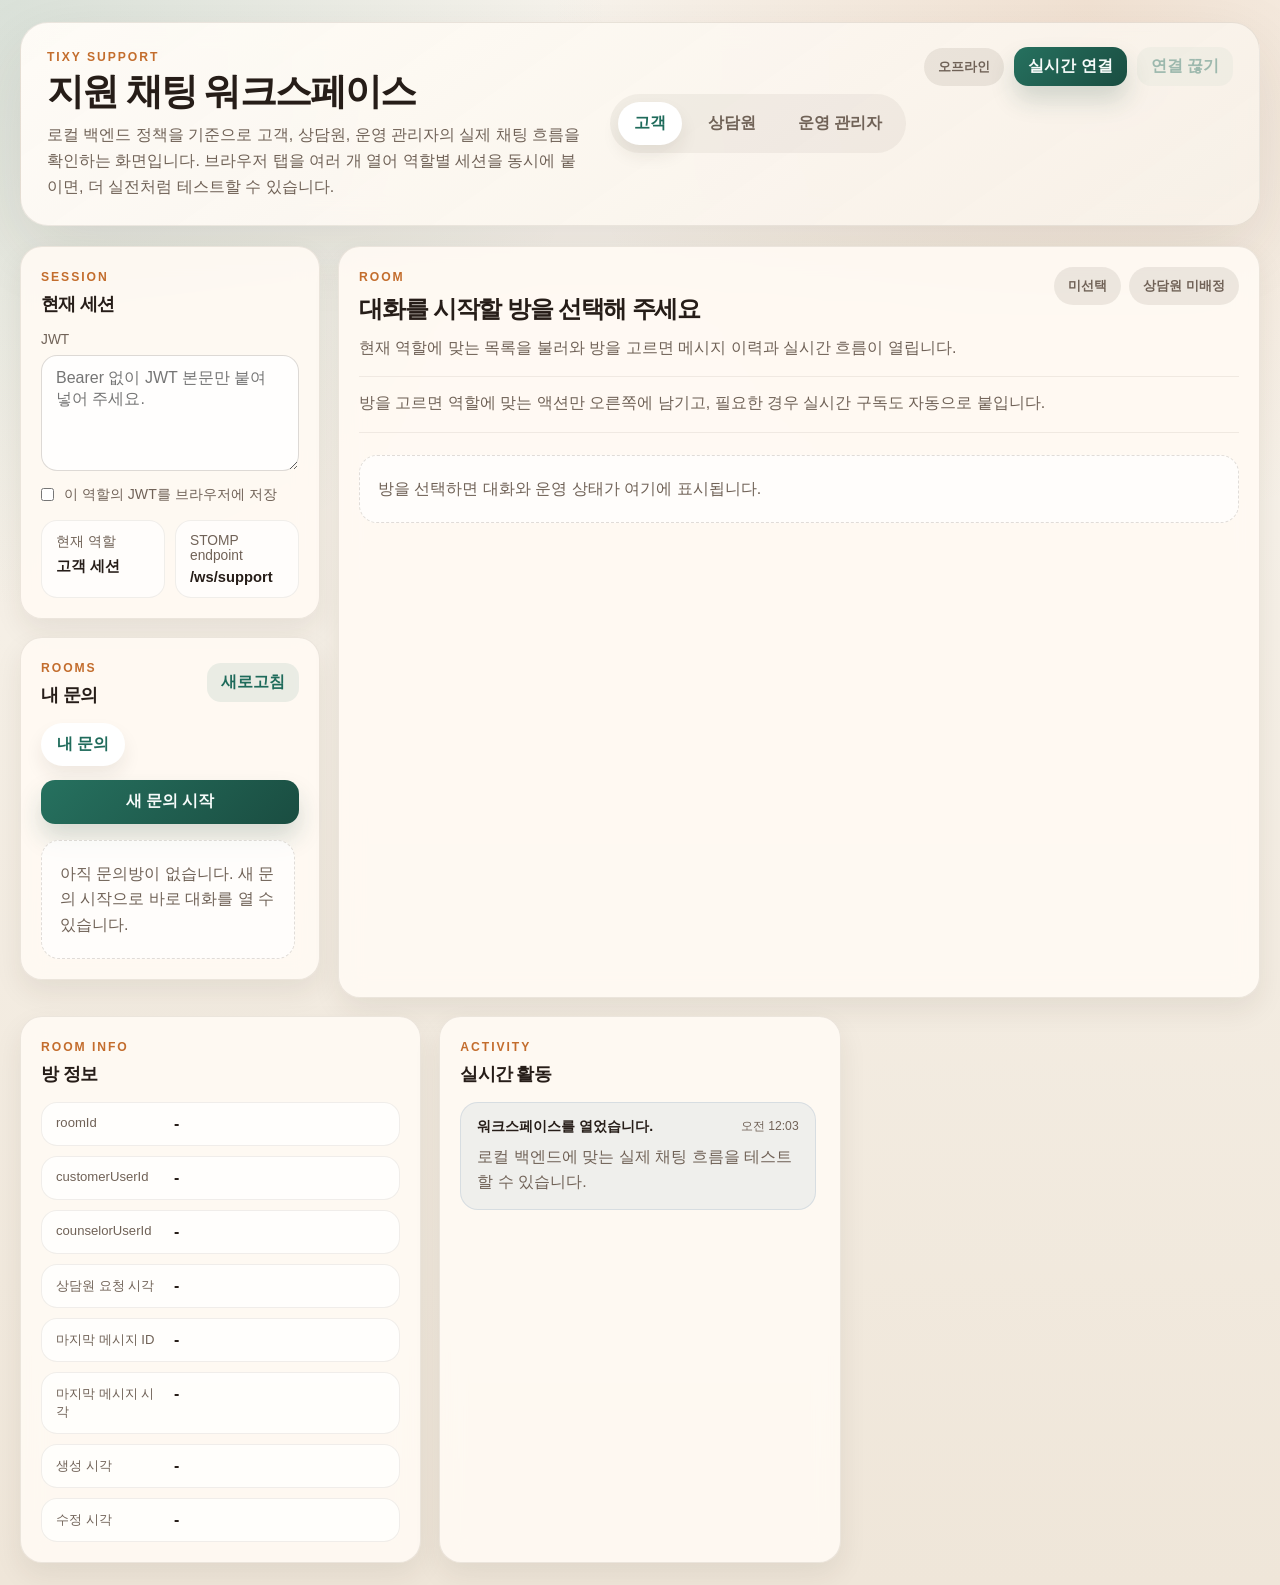
==== commit fbab7040: "refactor: 상담 채팅 정책 정리 및 성능 검증 코드 추가 (#21)" ====
--- a/src/main/resources/static/debug/support-chat/index.html
+++ b/src/main/resources/static/debug/support-chat/index.html
@@ -113,7 +113,6 @@
                         <button class="action-button subtle" id="release-room-button" type="button">배정 해제</button>
                         <button class="action-button subtle" id="solve-room-button" type="button">해결 처리</button>
                         <button class="action-button subtle" id="close-room-button" type="button">문의 종료</button>
-                        <button class="action-button subtle" id="reassign-room-button" type="button">방 재배정</button>
                     </div>
                 </div>
 
@@ -191,11 +190,6 @@
                     </div>
                 </div>
 
-                <label class="field" id="reassign-field">
-                    <span>재배정 대상 상담원 ID</span>
-                    <input type="number" id="reassign-target-user-id-input" placeholder="예: 2">
-                </label>
-
                 <p class="operator-hint" id="operator-hint">
                     ADMIN은 claim 후 참여형 응대를 하고, SUPER_ADMIN은 운영 제어 중심으로 움직입니다.
                 </p>
